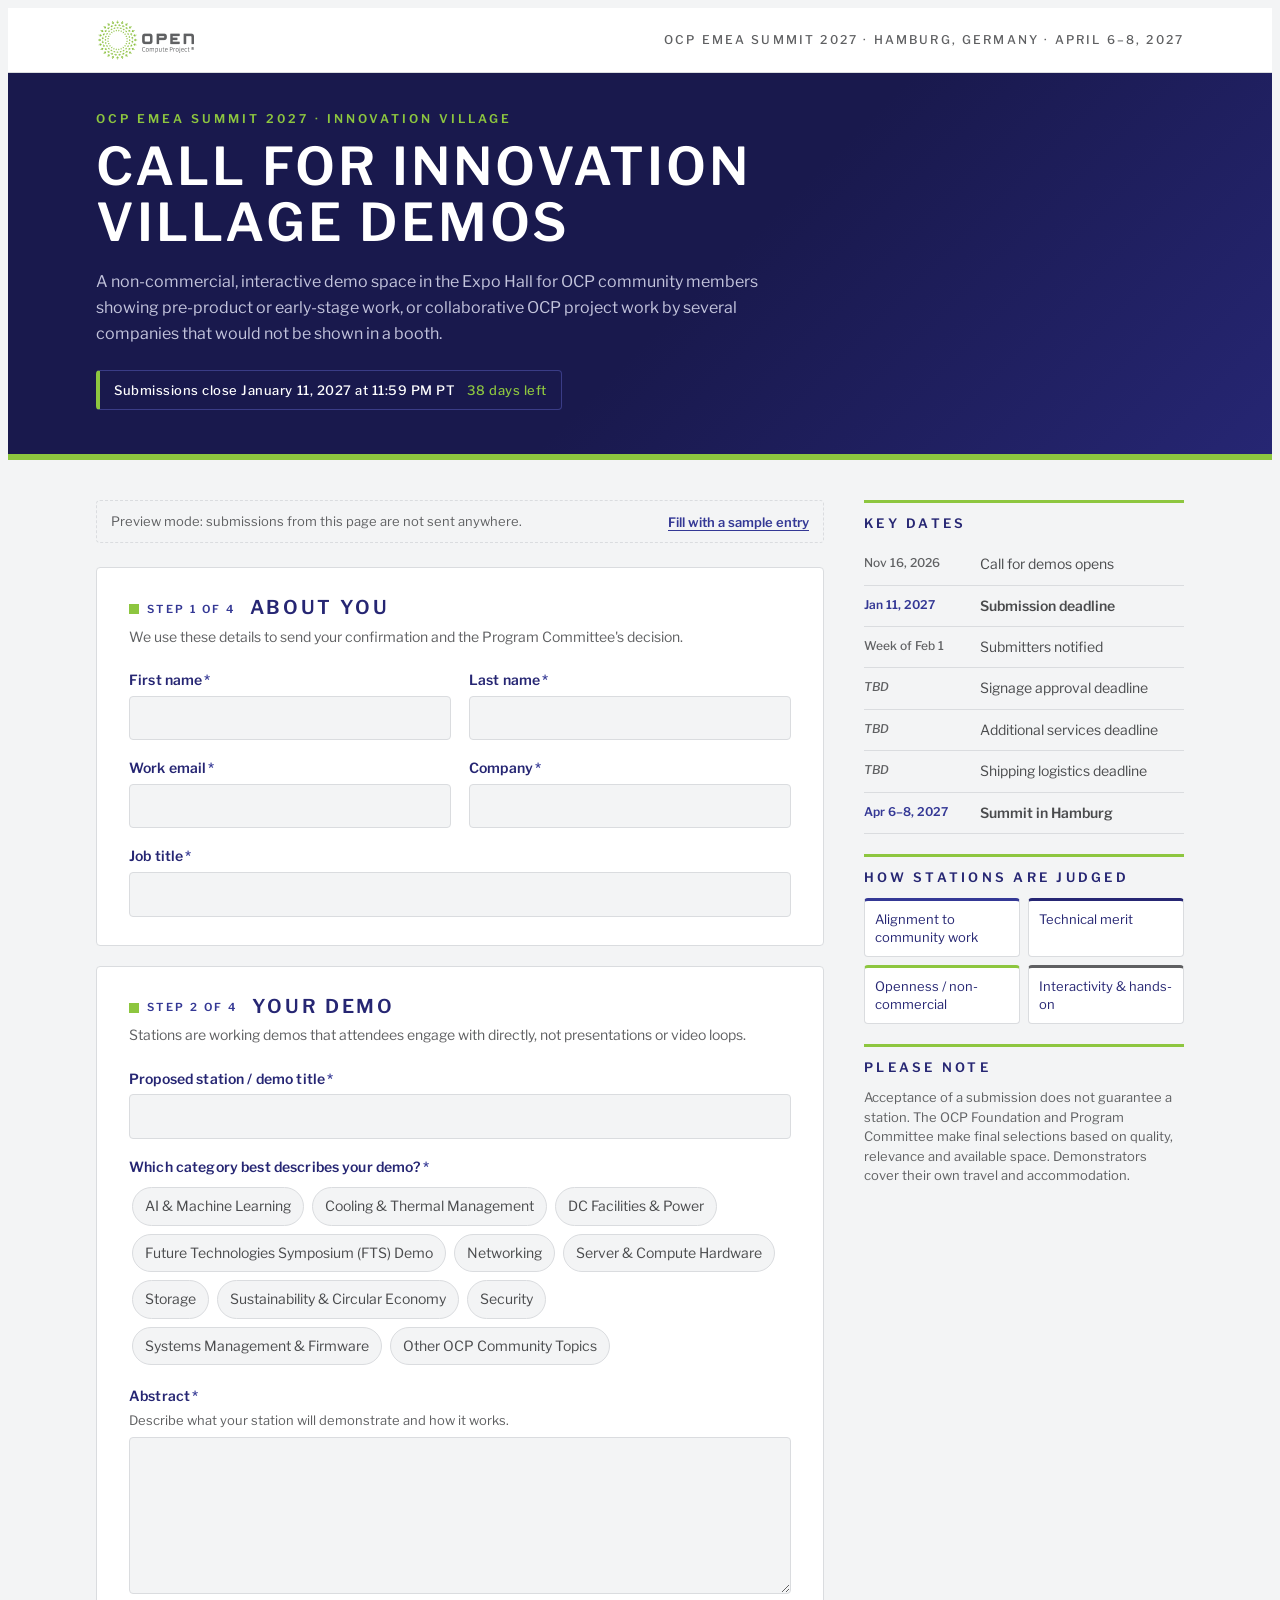
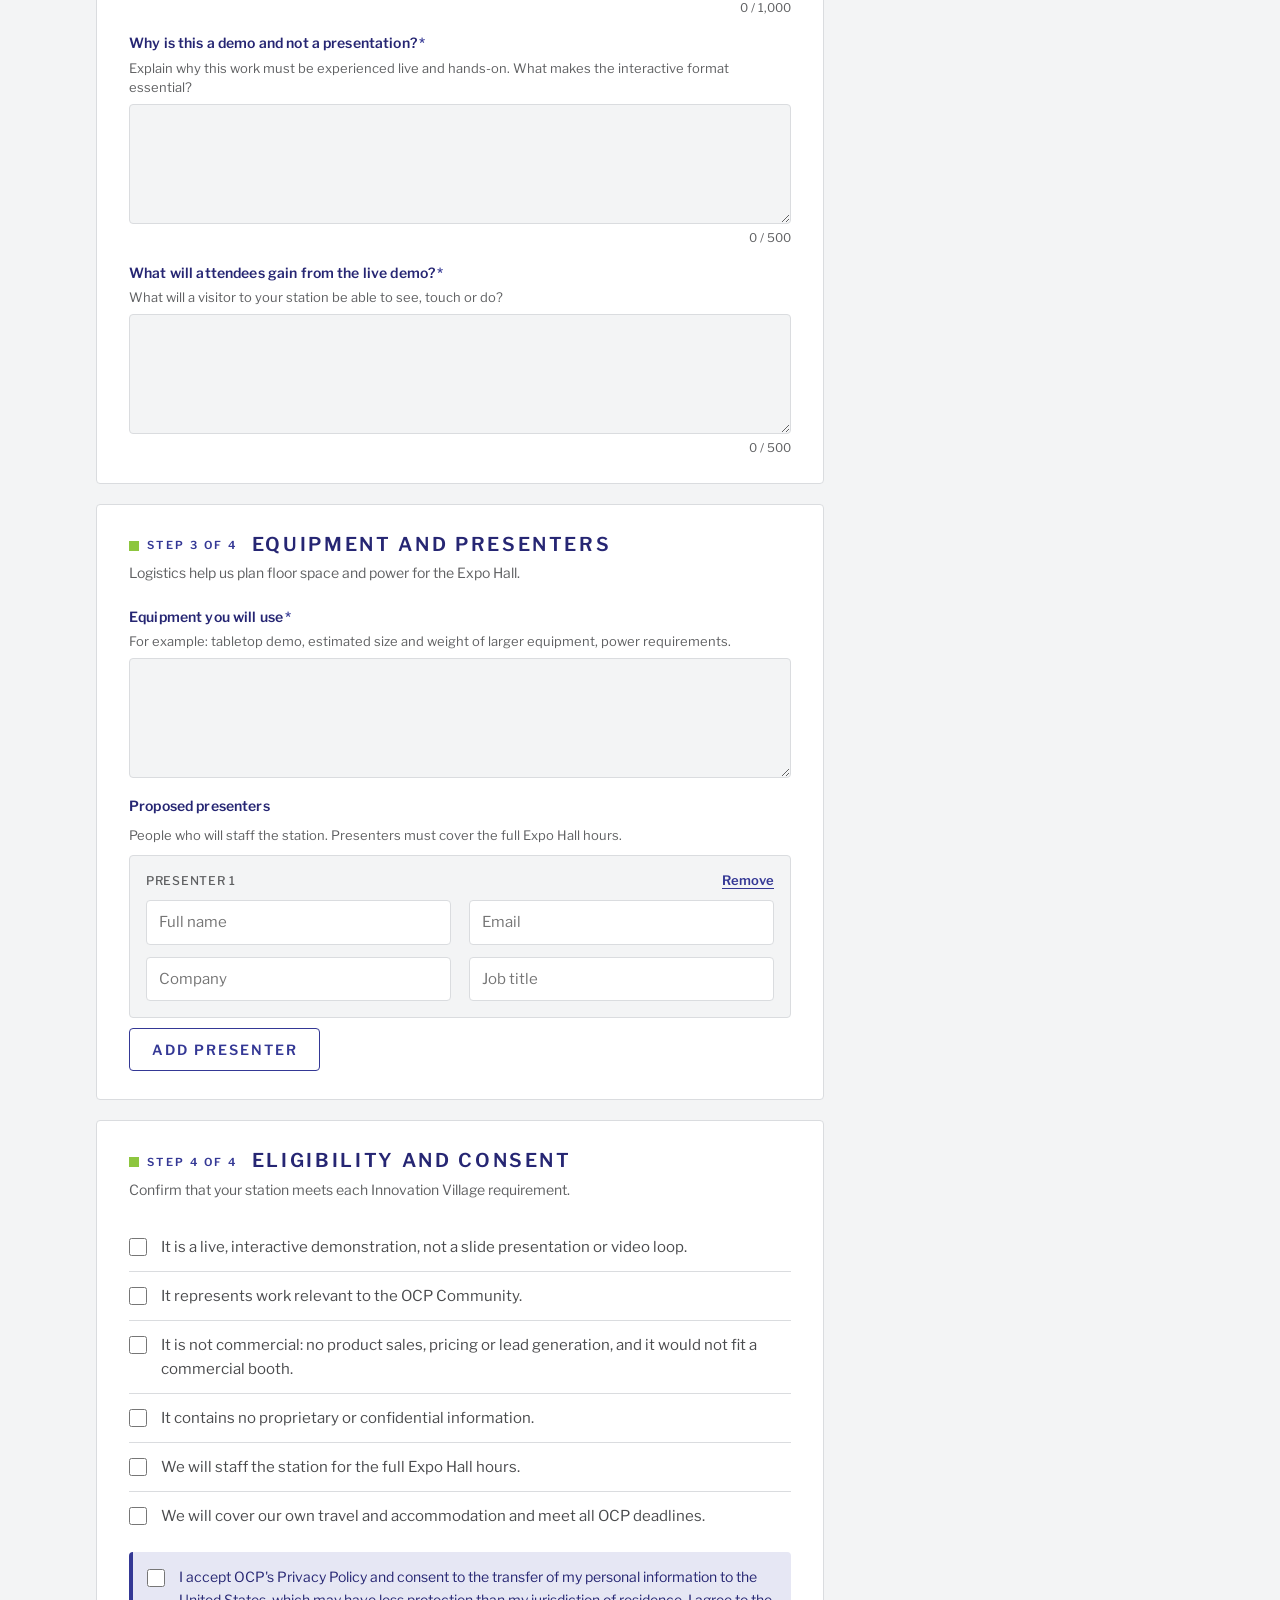
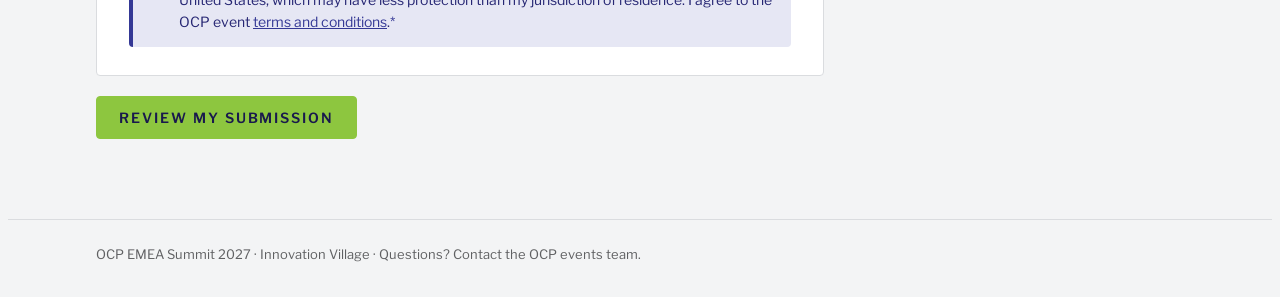
==== forms/emea-2027-iv/index.html @ 4c80da69 "Close the form at the deadline or when config.closed is true Shows a closed notice with a link to al" ====
<!doctype html>
<html lang="en">
<head>
<meta charset="utf-8">
<meta name="viewport" content="width=device-width,initial-scale=1,viewport-fit=cover">
<title>OCP EMEA 2027 Innovation Village · Call for Demos</title>
<link rel="icon" href="../../assets/ocp-logo.png">
<link rel="preconnect" href="https://fonts.googleapis.com">
<link rel="preconnect" href="https://fonts.gstatic.com" crossorigin>
<link rel="stylesheet" href="https://fonts.googleapis.com/css2?family=Libre+Franklin:wght@400;500;600;700;800&family=Open+Sans:wght@400;600&display=swap">
<link rel="stylesheet" href="../../assets/form.css">
</head>
<body>
<div class="logobar">
  <div class="wrap">
    <a href="https://www.opencompute.org" target="_blank" rel="noopener" class="logo"><img src="../../assets/ocp-logo.png" alt="Open Compute Project" width="100" height="40"></a>
    <div class="event" id="eventLine"></div>
  </div>
</div>
<header class="band">
  <div class="wrap">
    <div class="eyebrow" id="eyebrow"></div>
    <h1 id="heading"></h1>
    <p class="lede" id="lede"></p>
    <div class="deadline"><b id="deadlineText"></b><span id="countdown"></span></div>
  </div>
</header>

<main class="wrap grid">
  <div>
    <div class="preview" id="previewBar">
      <span>Preview mode: submissions from this page are not sent anywhere.</span>
      <button type="button" class="linkbtn" id="sampleBtn">Fill with a sample entry</button>
    </div>

    <form id="form" novalidate>
      <input class="hp" type="text" id="website" name="website" tabindex="-1" autocomplete="off" aria-hidden="true">

      <section class="step">
        <div class="stephead"><span class="stepno">STEP 1 OF 4</span><h2>About you</h2></div>
        <p class="stepnote">We use these details to send your confirmation and the Program Committee's decision.</p>
        <div class="fields">
          <div class="two">
            <label class="f" data-req><span class="lbl">First name<span class="req">*</span></span><input type="text" id="firstName" autocomplete="given-name"><span class="err">Enter your first name.</span></label>
            <label class="f" data-req><span class="lbl">Last name<span class="req">*</span></span><input type="text" id="lastName" autocomplete="family-name"><span class="err">Enter your last name.</span></label>
          </div>
          <div class="two">
            <label class="f" data-req data-email><span class="lbl">Work email<span class="req">*</span></span><input type="email" id="email" autocomplete="email"><span class="err">Enter a valid email address, like name@company.com.</span></label>
            <label class="f" data-req><span class="lbl">Company<span class="req">*</span></span><input type="text" id="company" autocomplete="organization"><span class="err">Enter your company or organization.</span></label>
          </div>
          <label class="f" data-req><span class="lbl">Job title<span class="req">*</span></span><input type="text" id="jobTitle" autocomplete="organization-title"><span class="err">Enter your job title.</span></label>
        </div>
      </section>

      <section class="step">
        <div class="stephead"><span class="stepno">STEP 2 OF 4</span><h2>Your demo</h2></div>
        <p class="stepnote">Stations are working demos that attendees engage with directly, not presentations or video loops.</p>
        <div class="fields">
          <label class="f" data-req><span class="lbl">Proposed station / demo title<span class="req">*</span></span><input type="text" id="title"><span class="err">Give your demo a title.</span></label>
          <div class="f" data-req data-radio="category" role="group" aria-labelledby="catLbl" style="display:grid;gap:8px">
            <span class="lbl" id="catLbl">Which category best describes your demo?<span class="req">*</span></span>
            <div class="chips" id="categories"></div>
            <span class="err">Choose one category.</span>
          </div>
          <label class="f" data-req data-max="1000"><span class="lbl">Abstract<span class="req">*</span></span><span class="hint">Describe what your station will demonstrate and how it works.</span><textarea id="abstract" rows="6"></textarea><span class="counter"></span><span class="err">Write an abstract of up to 1,000 characters.</span></label>
          <label class="f" data-req data-max="500"><span class="lbl">Why is this a demo and not a presentation?<span class="req">*</span></span><span class="hint">Explain why this work must be experienced live and hands-on. What makes the interactive format essential?</span><textarea id="whyDemo" rows="4"></textarea><span class="counter"></span><span class="err">Answer in up to 500 characters.</span></label>
          <label class="f" data-req data-max="500"><span class="lbl">What will attendees gain from the live demo?<span class="req">*</span></span><span class="hint">What will a visitor to your station be able to see, touch or do?</span><textarea id="takeaway" rows="4"></textarea><span class="counter"></span><span class="err">Answer in up to 500 characters.</span></label>
        </div>
      </section>

      <section class="step">
        <div class="stephead"><span class="stepno">STEP 3 OF 4</span><h2>Equipment and presenters</h2></div>
        <p class="stepnote">Logistics help us plan floor space and power for the Expo Hall.</p>
        <div class="fields">
          <label class="f" data-req><span class="lbl">Equipment you will use<span class="req">*</span></span><span class="hint">For example: tabletop demo, estimated size and weight of larger equipment, power requirements.</span><textarea id="equipment" rows="4"></textarea><span class="err">Describe the equipment for your demo.</span></label>
          <div style="display:grid;gap:10px">
            <span class="lbl">Proposed presenters</span>
            <span class="hint">People who will staff the station. Presenters must cover the full Expo Hall hours.</span>
            <div class="presenters" id="presenters"></div>
            <div><button type="button" class="btn ghost" id="addPresenter">Add presenter</button></div>
          </div>
        </div>
      </section>

      <section class="step">
        <div class="stephead"><span class="stepno">STEP 4 OF 4</span><h2>Eligibility and consent</h2></div>
        <p class="stepnote">Confirm that your station meets each Innovation Village requirement.</p>
        <div id="eligibility"></div>
        <div class="consent">
          <div class="check" id="consentRow" style="border:0;padding:0">
            <input type="checkbox" id="consent">
            <label for="consent" style="font-size:14px">I accept OCP's Privacy Policy and consent to the transfer of my personal information to the United States, which may have less protection than my jurisdiction of residence. I agree to the OCP event <a href="#" id="tcLink" target="_blank" rel="noopener">terms and conditions</a>.<span class="req" style="color:var(--accent)">*</span></label>
          </div>
        </div>
      </section>

      <div class="actions">
        <button type="submit" class="btn" id="reviewBtn">Review my submission</button>
        <span class="formerr" id="formErr" role="alert"></span>
      </div>
    </form>

    <section class="step review" id="review" hidden>
      <div class="stephead"><span class="stepno">REVIEW</span><h2>Check everything before you confirm</h2></div>
      <p class="stepnote">Your submission is not complete until you select <strong>Confirm my submission</strong>.</p>
      <dl id="reviewList"></dl>
      <div class="actions" style="margin-top:24px">
        <button type="button" class="btn" id="confirmBtn">Confirm my submission</button>
        <button type="button" class="btn ghost" id="editBtn">Edit</button>
        <span class="formerr" id="sendErr" role="alert"></span>
      </div>
    </section>

    <section class="step" id="closedNote" hidden>
      <div class="stephead"><span class="stepno">CLOSED</span><h2>Submissions for this call have closed</h2></div>
      <p class="stepnote" id="closedText"></p>
      <a class="btn ghost" href="../../" style="display:inline-block;text-decoration:none">See all calls for demos</a>
    </section>

    <section class="step done" id="done" hidden>
      <div class="tick"><svg viewBox="0 0 24 24" aria-hidden="true"><path d="M5 12.5l4.5 4.5L19 7.5" fill="none" stroke="#19194D" stroke-width="2.6" stroke-linecap="round" stroke-linejoin="round"/></svg></div>
      <h2 style="font-size:28px">Submission received</h2>
      <p>Thanks, <span id="doneName"></span>. Your reference is <span class="ref" id="doneRef"></span>. A confirmation is on its way to <strong id="doneEmail"></strong>.</p>
      <p class="hint" id="doneNotify"></p>
      <p class="demo-note" id="demoNote" hidden>Preview mode: nothing was sent. Once the page has a backend address, this step writes a row to the Summit's Google Sheet.</p>
      <div class="actions"><button type="button" class="btn ghost" id="againBtn">Start another submission</button></div>
    </section>
  </div>

  <aside class="rail">
    <div class="panel">
      <h3>Key dates</h3>
      <ol class="tl" id="timeline"></ol>
    </div>
    <div class="panel">
      <h3>How stations are judged</h3>
      <div class="score" id="scoring"></div>
    </div>
    <div class="panel">
      <h3>Please note</h3>
      <p class="hint" style="margin:0">Acceptance of a submission does not guarantee a station. The OCP Foundation and Program Committee make final selections based on quality, relevance and available space. Demonstrators cover their own travel and accommodation.</p>
    </div>
  </aside>
</main>

<footer><div class="wrap" id="footer"></div></footer>
<script src="config.js"></script>
<script src="../../assets/form.js"></script>
</body>
</html>
---- assets/form.css ----
/* Layout: dark summit band on top; form column + sticky "key dates & criteria" rail; stacks on phones.
   Brand tokens below are OCP-style placeholders: swap in official hex values and fonts. */
/* Layout: deep-indigo summit band, form column + sticky rail; stacks on phones.
   Palette from OCP Brand Guidelines v3-1, p.24: primary green + gray + white, secondary indigo trio.
   Green is used for fills and marks (low contrast as text on white); indigo carries text accents. */
:root{
  --green:#8DC63F; --gray:#5F6062; --white:#FFFFFF;
  --indigo:#343895; --indigo-2:#262673; --indigo-3:#19194D;
  --paper:#F3F4F5; --surface:var(--white); --ink:#262673; --body:#4A4B4D; --muted:var(--gray); --line:#DADCDF;
  --accent:var(--indigo); --accent-soft:#E6E7F4; --accent-ink:var(--white);
  --mark:var(--green); --mark-ink:var(--indigo-3);
  --band:var(--indigo-3); --band-2:var(--indigo-2); --band-fg:var(--white); --band-muted:#C3C4DC; --band-line:#3A3C86;
  --ok:var(--green); --warn:#B98C2E; --err:#B42318;
  --f-display:"Franklin Gothic Medium","Franklin Gothic","ITC Franklin Gothic","Libre Franklin","Arial Narrow",Arial,sans-serif;
  --f-body:"Franklin Gothic Book","ITC Franklin Gothic","Libre Franklin","Open Sans",Arial,sans-serif;
  --f-mono:"Franklin Gothic Book","Libre Franklin","Open Sans",Arial,sans-serif;
  --r:4px;
}
@media (prefers-color-scheme:dark){:root:not([data-theme="light"]){
  --paper:#0F0F2E; --surface:#16163F; --ink:#FFFFFF; --body:#DADBE6; --muted:#A6A7BE; --line:#2C2D63;
  --accent:#9DA1EC; --accent-soft:#25275E; --accent-ink:#0F0F2E;
  --mark:var(--green); --mark-ink:var(--indigo-3);
  --band:#0A0A24; --band-2:var(--indigo-3); --band-fg:#FFFFFF; --band-muted:#A6A7BE; --band-line:#2C2D63;
  --warn:#F6B71C; --err:#F2847A; color-scheme:dark}}
:root[data-theme="dark"]{
  --paper:#0F0F2E; --surface:#16163F; --ink:#FFFFFF; --body:#DADBE6; --muted:#A6A7BE; --line:#2C2D63;
  --accent:#9DA1EC; --accent-soft:#25275E; --accent-ink:#0F0F2E;
  --mark:var(--green); --mark-ink:var(--indigo-3);
  --band:#0A0A24; --band-2:var(--indigo-3); --band-fg:#FFFFFF; --band-muted:#A6A7BE; --band-line:#2C2D63;
  --warn:#F6B71C; --err:#F2847A; color-scheme:dark}

*{box-sizing:border-box}
body{background:var(--paper);color:var(--body);font:15px/1.6 var(--f-body)}
h1,h2,h3,.lbl{color:var(--ink)}
.wrap{max-width:1120px;margin:0 auto;padding-left:max(16px,env(safe-area-inset-left,0px));padding-right:max(16px,env(safe-area-inset-right,0px))}

/* summit band */
.band{background:linear-gradient(135deg,var(--band) 0%,var(--band) 55%,var(--band-2) 100%);color:var(--band-fg);border-bottom:6px solid var(--green)}
.band h1{color:var(--band-fg)}
.band .wrap{padding-block:40px 44px}
.logobar{background:#FFFFFF;border-bottom:1px solid #DADCDF}
.logobar .wrap{display:flex;align-items:center;justify-content:space-between;gap:16px;flex-wrap:wrap;padding-block:12px}
.logo{display:block;line-height:0}.logo img{height:40px;width:auto}
.logobar .event{color:#5F6062}
.event{font:500 12px/1.4 var(--f-mono);color:var(--band-muted);letter-spacing:.18em;text-transform:uppercase}
.eyebrow{font:600 12px/1 var(--f-display);letter-spacing:.25em;text-transform:uppercase;color:var(--accent)}
.band .eyebrow{color:var(--green)}
h1{font:600 clamp(30px,5.2vw,52px)/1.08 var(--f-display);letter-spacing:.06em;text-transform:uppercase;margin:14px 0 18px;text-wrap:balance}
.lede{max-width:62ch;color:var(--band-muted);margin:0;font-size:16px}
.deadline{display:inline-flex;gap:12px;align-items:baseline;flex-wrap:wrap;margin-top:24px;padding:10px 14px;border:1px solid var(--band-line);border-left:4px solid var(--green);border-radius:var(--r);font:500 13px/1.4 var(--f-mono);letter-spacing:.04em}
.deadline b{color:var(--band-fg);font-weight:500}
.deadline span{color:var(--green);font-variant-numeric:tabular-nums}

/* main grid */
.grid{display:grid;grid-template-columns:minmax(0,1fr) 320px;gap:40px;padding-block:40px 80px;align-items:start}
@media (max-width:900px){.grid{grid-template-columns:minmax(0,1fr);gap:28px}.rail{order:-1}}

.preview{display:flex;gap:12px;align-items:center;justify-content:space-between;flex-wrap:wrap;padding:10px 14px;margin-bottom:24px;border:1px dashed var(--line);border-radius:var(--r);font-size:13px;color:var(--muted)}
.linkbtn{background:none;border:0;padding:0;color:var(--accent);font:600 13px var(--f-body);cursor:pointer;text-decoration:underline;text-underline-offset:3px}

section.step{background:var(--surface);border:1px solid var(--line);border-radius:var(--r);padding:28px clamp(18px,3vw,32px);margin-bottom:20px}
.stephead{display:flex;align-items:baseline;gap:14px;margin-bottom:6px}
.stepno{display:inline-flex;align-items:center;gap:8px;font:600 11px/1 var(--f-display);color:var(--accent);letter-spacing:.22em}
.stepno::before{content:"";width:10px;height:10px;background:var(--mark)}
h2{font:600 19px/1.25 var(--f-display);letter-spacing:.14em;text-transform:uppercase;margin:0;text-wrap:balance}
.stepnote{color:var(--muted);margin:0 0 22px;font-size:14px;max-width:62ch}

.fields{display:grid;gap:18px}
.two{display:grid;grid-template-columns:1fr 1fr;gap:18px}
@media (max-width:560px){.two{grid-template-columns:1fr}}
label.f{display:grid;gap:6px;min-width:0}
.lbl{font:600 14px/1.4 var(--f-display);letter-spacing:.01em}
.lbl .req{color:var(--accent);margin-left:2px}
.hint{color:var(--muted);font-size:13px;line-height:1.5}
input[type=text],input[type=email],textarea{width:100%;font:15px/1.5 var(--f-body);color:var(--ink);background:var(--paper);border:1px solid var(--line);border-radius:var(--r);padding:10px 12px;transition:border-color .15s,box-shadow .15s}
textarea{resize:vertical;min-height:120px}
input:focus,textarea:focus{outline:none;border-color:var(--accent);box-shadow:0 0 0 3px var(--accent-soft)}
.invalid input,.invalid textarea,.invalid .chips{border-color:var(--err)}
.err{color:var(--err);font-size:13px;display:none}
.invalid .err{display:block}
.counter{justify-self:end;font:400 12px var(--f-mono);color:var(--muted);font-variant-numeric:tabular-nums}
.counter.near{color:var(--warn)} .counter.over{color:var(--err)}

/* category chips */
.chips{display:flex;flex-wrap:wrap;gap:8px;border:1px solid transparent;border-radius:var(--r);padding:2px}
.chip input{position:absolute;opacity:0;pointer-events:none}
.chip span{display:inline-block;padding:7px 12px;border:1px solid var(--line);border-radius:999px;font-size:14px;cursor:pointer;background:var(--paper);transition:background .15s,border-color .15s}
.chip:hover span{border-color:var(--accent)}
.chip input:checked+span{background:var(--accent);border-color:var(--accent);color:var(--accent-ink);box-shadow:inset 0 -3px 0 var(--mark)}
.chip input:focus-visible+span{box-shadow:0 0 0 3px var(--accent-soft)}

/* presenters */
.presenter{border:1px solid var(--line);border-radius:var(--r);padding:16px;display:grid;gap:12px;background:var(--paper)}
.presenter .ph{display:flex;justify-content:space-between;align-items:center;font:500 12px var(--f-mono);color:var(--muted);letter-spacing:.06em;text-transform:uppercase}
.presenter input{background:var(--surface)}
.presenters{display:grid;gap:12px}

/* checks */
.check{display:grid;grid-template-columns:20px 1fr;gap:12px;align-items:start;padding:12px 0;border-top:1px solid var(--line)}
.check:first-child{border-top:0}
.check input{width:18px;height:18px;margin:3px 0 0;accent-color:var(--accent)}
.check.invalid{color:var(--err)}
.consent{margin-top:12px;padding:14px;background:var(--accent-soft);border-left:4px solid var(--accent);border-radius:var(--r);color:var(--ink)}
.consent a{color:var(--accent)}

/* buttons */
.actions{display:flex;gap:12px;flex-wrap:wrap;align-items:center;margin-top:8px}
.btn{font:600 14px var(--f-display);letter-spacing:.14em;text-transform:uppercase;padding:12px 22px;border-radius:var(--r);border:1px solid var(--mark);background:var(--mark);color:var(--mark-ink);cursor:pointer}
.btn:hover{filter:brightness(1.07)}
.btn.ghost{background:transparent;color:var(--accent);border-color:var(--accent)}
.btn:focus-visible,.linkbtn:focus-visible{outline:2px solid var(--accent);outline-offset:3px}
.btn[disabled]{opacity:.6;cursor:wait}
.formerr{color:var(--err);font-size:14px}

/* rail */
.rail{position:sticky;top:calc(env(safe-area-inset-top,0px) + 20px);display:grid;gap:20px}
@media (max-width:900px){.rail{position:static}}
.panel{border-top:3px solid var(--mark);padding-top:14px}
.panel h3{font:600 13px/1 var(--f-display);letter-spacing:.25em;text-transform:uppercase;margin:0 0 14px}
.tl{list-style:none;margin:0;padding:0;display:grid}
.tl li{display:grid;grid-template-columns:104px 1fr;gap:12px;padding:9px 0;border-bottom:1px solid var(--line);font-size:14px}
.tl time{font:500 12px/1.6 var(--f-mono);color:var(--muted);font-variant-numeric:tabular-nums}
.tl li.key time{color:var(--accent);font-weight:600} .tl li.key div{font-weight:600}
.tl .tbd time{font-style:italic}
.crit{margin:0;padding-left:18px;font-size:14px;display:grid;gap:6px;color:var(--muted)}
.crit li::marker{color:var(--accent)}
.score{display:grid;grid-template-columns:1fr 1fr;gap:8px}
.score div{border:1px solid var(--line);border-top:3px solid var(--accent);border-radius:var(--r);padding:10px;font-size:13px;line-height:1.35;background:var(--surface);color:var(--ink)}
.score div:nth-child(2){border-top-color:var(--indigo-2)}.score div:nth-child(3){border-top-color:var(--mark)}.score div:nth-child(4){border-top-color:var(--gray)}

/* review + done */
.review dl{display:grid;grid-template-columns:180px minmax(0,1fr);gap:0;margin:0}
.review dt,.review dd{padding:12px 0;border-top:1px solid var(--line);margin:0}
.review dt{font:600 11px/1.6 var(--f-display);color:var(--accent);text-transform:uppercase;letter-spacing:.18em;padding-right:16px}
.review dd{white-space:pre-wrap;overflow-wrap:anywhere}
@media (max-width:560px){.review dl{grid-template-columns:1fr}.review dd{border-top:0;padding-top:0}}
.done{text-align:left}
.done .tick{width:48px;height:48px;border-radius:50%;background:var(--mark);display:grid;place-items:center;margin-bottom:16px}
.done .tick svg{width:24px;height:24px}
.ref{font:500 14px var(--f-mono);background:var(--paper);border:1px solid var(--line);padding:4px 8px;border-radius:4px}
.demo-note{margin-top:16px;font-size:13px;color:var(--warn)}
.hp{position:absolute;left:-9999px;width:1px;height:1px;overflow:hidden}
footer{border-top:1px solid var(--line);color:var(--muted);font-size:13px}
footer .wrap{padding-block:24px}
@media (prefers-reduced-motion:reduce){*{transition:none!important}}
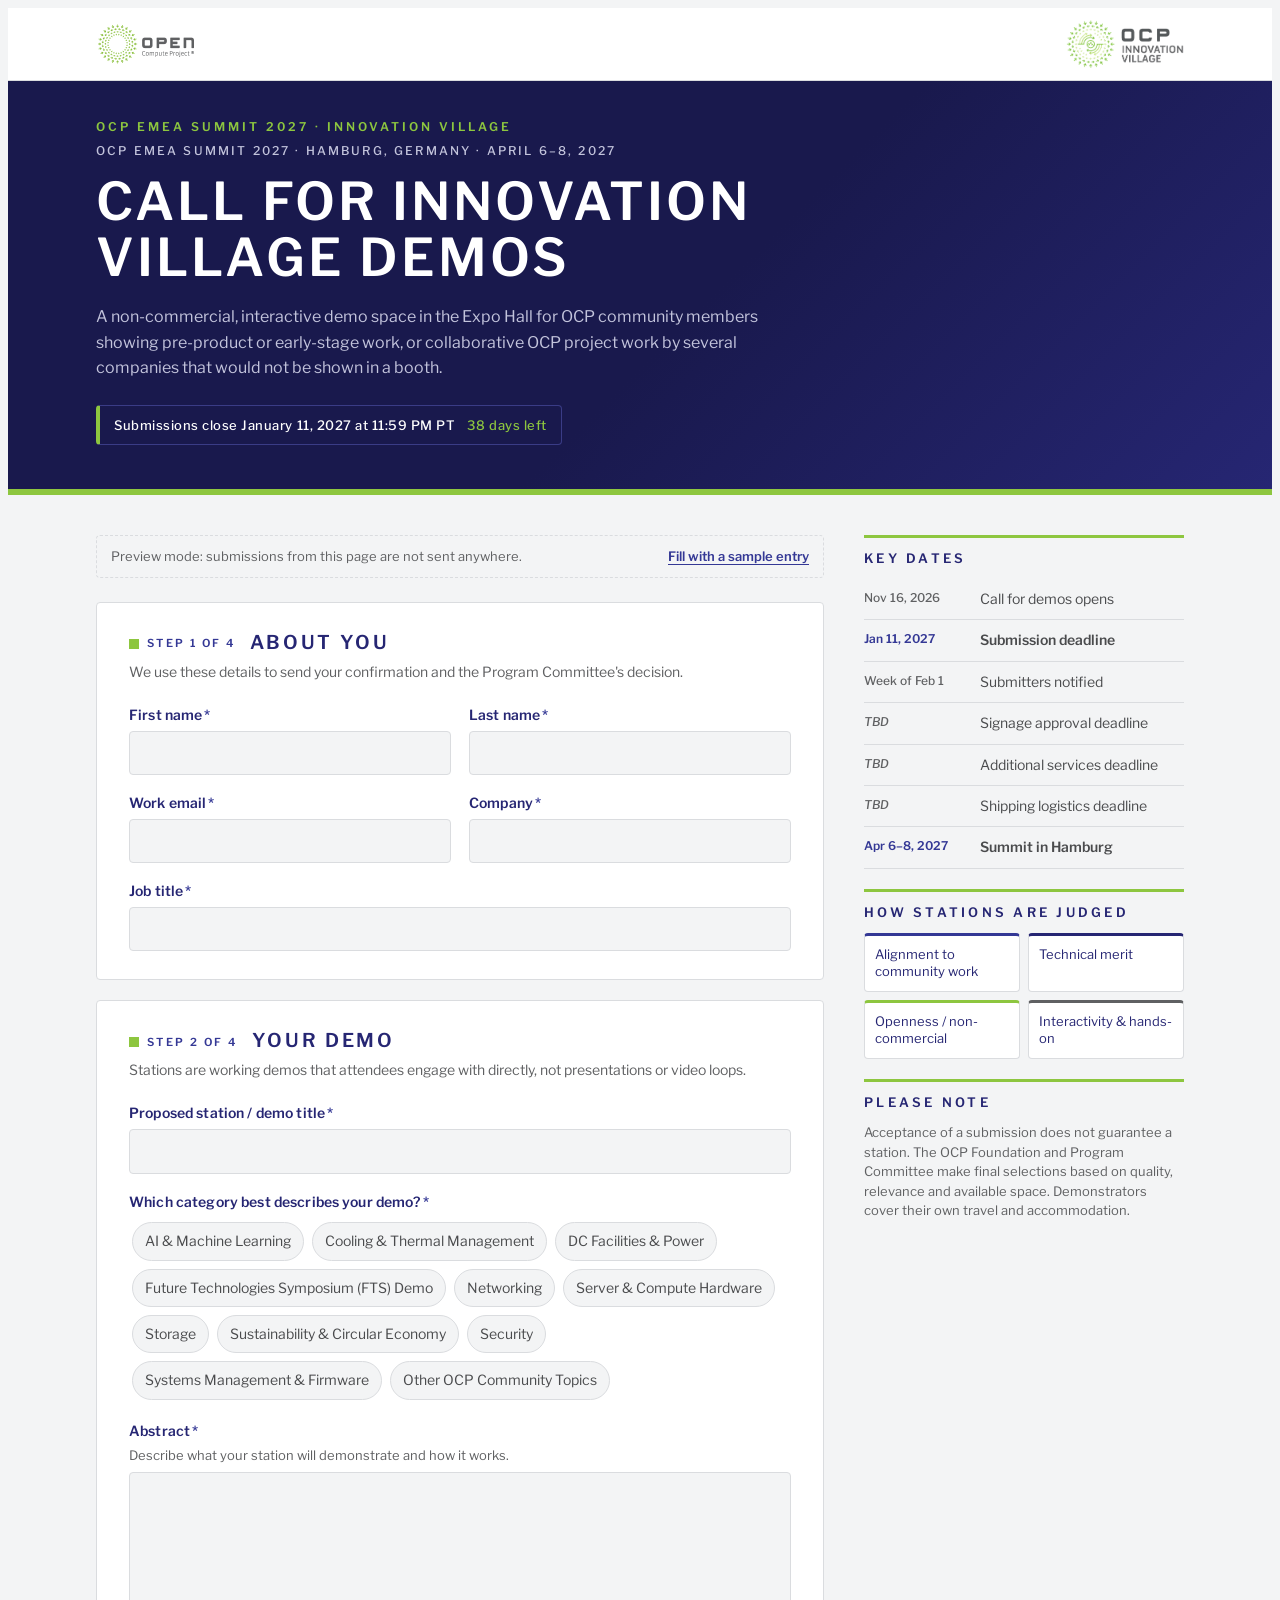
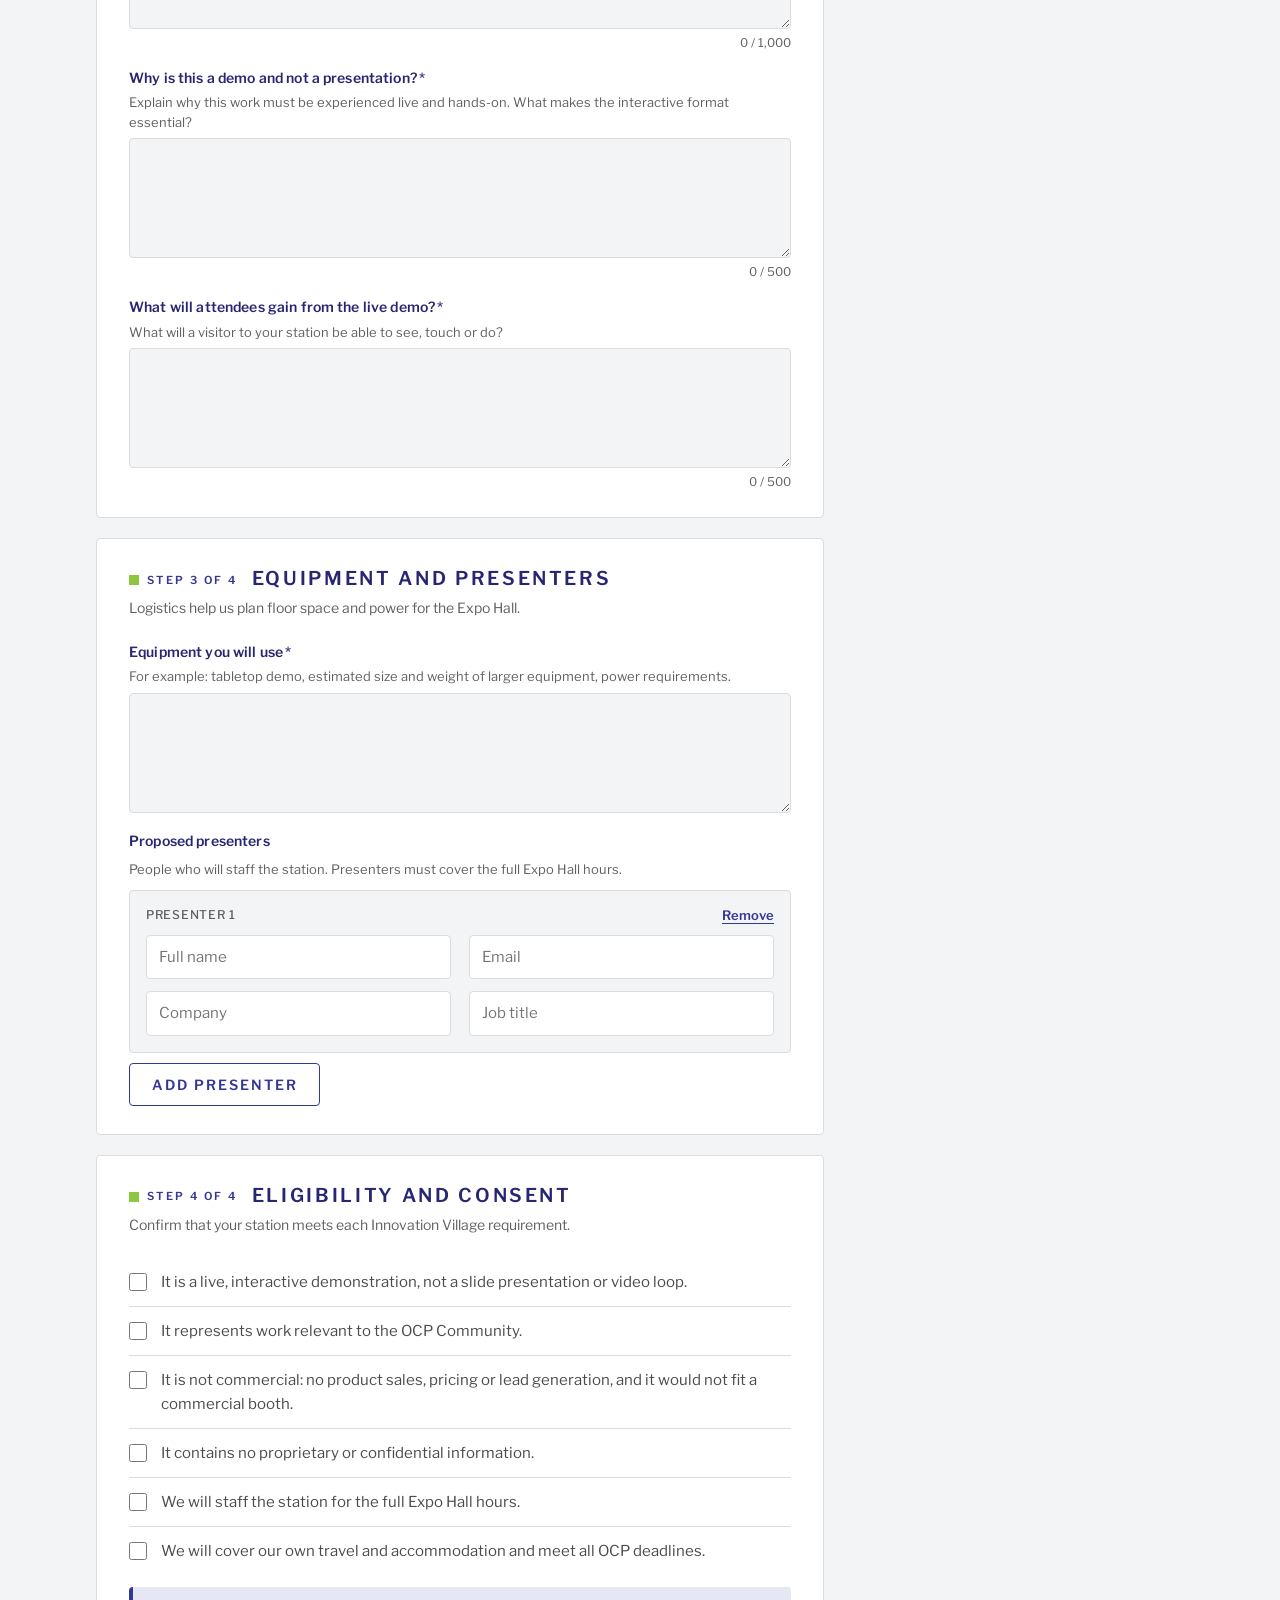
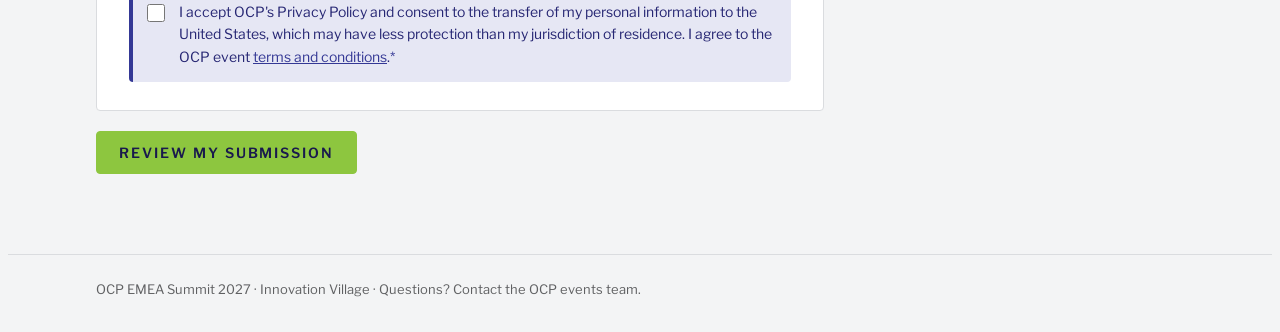
==== commit 731f4055: "Add the OCP Innovation Village logo to the white header bar Event line moves into the indigo band.  " ====
--- a/forms/emea-2027-iv/index.html
+++ b/forms/emea-2027-iv/index.html
@@ -8,18 +8,19 @@
 <link rel="preconnect" href="https://fonts.googleapis.com">
 <link rel="preconnect" href="https://fonts.gstatic.com" crossorigin>
 <link rel="stylesheet" href="https://fonts.googleapis.com/css2?family=Libre+Franklin:wght@400;500;600;700;800&family=Open+Sans:wght@400;600&display=swap">
-<link rel="stylesheet" href="../../assets/form.css">
+<link rel="stylesheet" href="../../assets/form.css?v=202611041237">
 </head>
 <body>
 <div class="logobar">
   <div class="wrap">
     <a href="https://www.opencompute.org" target="_blank" rel="noopener" class="logo"><img src="../../assets/ocp-logo.png" alt="Open Compute Project" width="100" height="40"></a>
-    <div class="event" id="eventLine"></div>
+    <a href="../../" class="logo iv"><img src="../../assets/iv-logo.png" alt="OCP Innovation Village" width="118" height="48"></a>
   </div>
 </div>
 <header class="band">
   <div class="wrap">
     <div class="eyebrow" id="eyebrow"></div>
+    <div class="event" id="eventLine"></div>
     <h1 id="heading"></h1>
     <p class="lede" id="lede"></p>
     <div class="deadline"><b id="deadlineText"></b><span id="countdown"></span></div>
@@ -28,7 +29,7 @@
 
 <main class="wrap grid">
   <div>
-    <div class="preview" id="previewBar">
+    <div class="preview" id="previewBar" hidden>
       <span>Preview mode: submissions from this page are not sent anywhere.</span>
       <button type="button" class="linkbtn" id="sampleBtn">Fill with a sample entry</button>
     </div>
@@ -144,7 +145,7 @@
 </main>
 
 <footer><div class="wrap" id="footer"></div></footer>
-<script src="config.js"></script>
-<script src="../../assets/form.js"></script>
+<script src="config.js?v=202611041237"></script>
+<script src="../../assets/form.js?v=202611041237"></script>
 </body>
 </html>
--- a/assets/form.css
+++ b/assets/form.css
@@ -41,7 +41,8 @@
 .logobar{background:#FFFFFF;border-bottom:1px solid #DADCDF}
 .logobar .wrap{display:flex;align-items:center;justify-content:space-between;gap:16px;flex-wrap:wrap;padding-block:12px}
 .logo{display:block;line-height:0}.logo img{height:40px;width:auto}
-.logobar .event{color:#5F6062}
+.logo.iv img{height:48px}
+.band .event{margin-top:10px}
 .event{font:500 12px/1.4 var(--f-mono);color:var(--band-muted);letter-spacing:.18em;text-transform:uppercase}
 .eyebrow{font:600 12px/1 var(--f-display);letter-spacing:.25em;text-transform:uppercase;color:var(--accent)}
 .band .eyebrow{color:var(--green)}
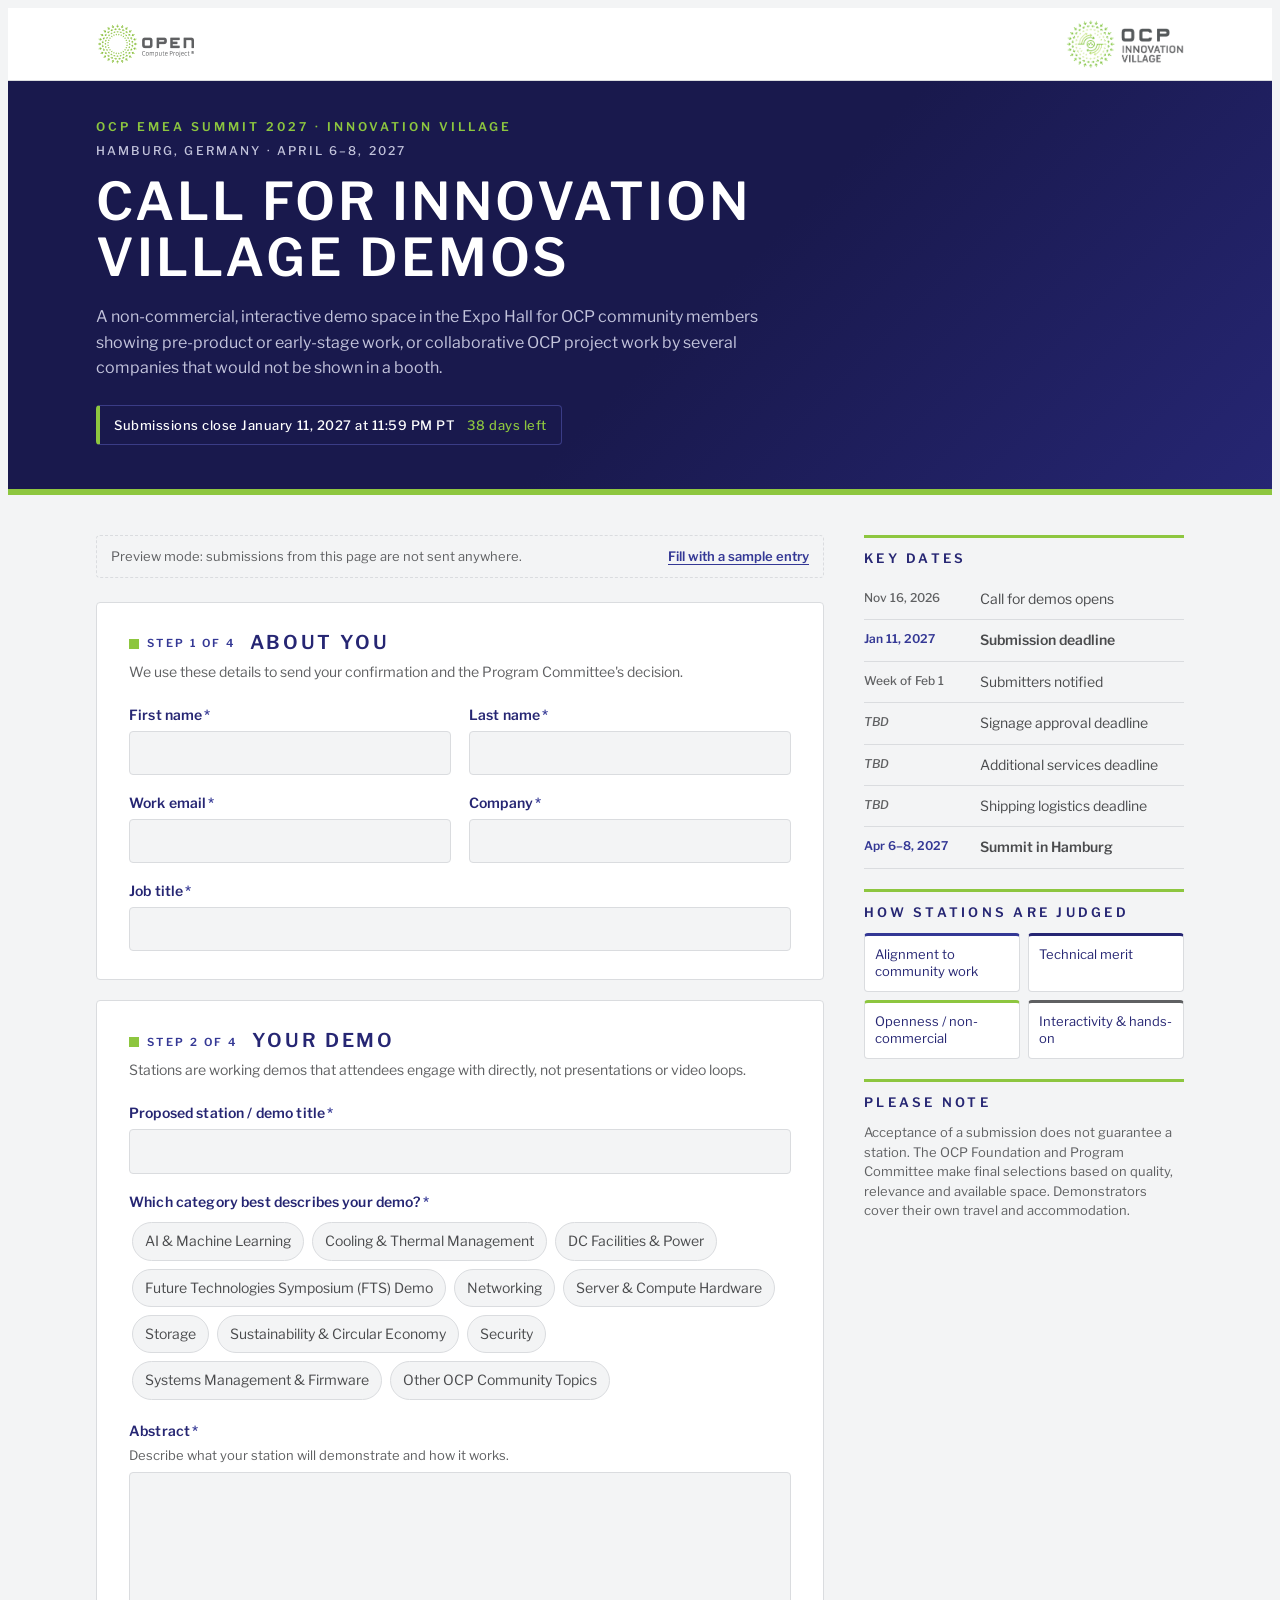
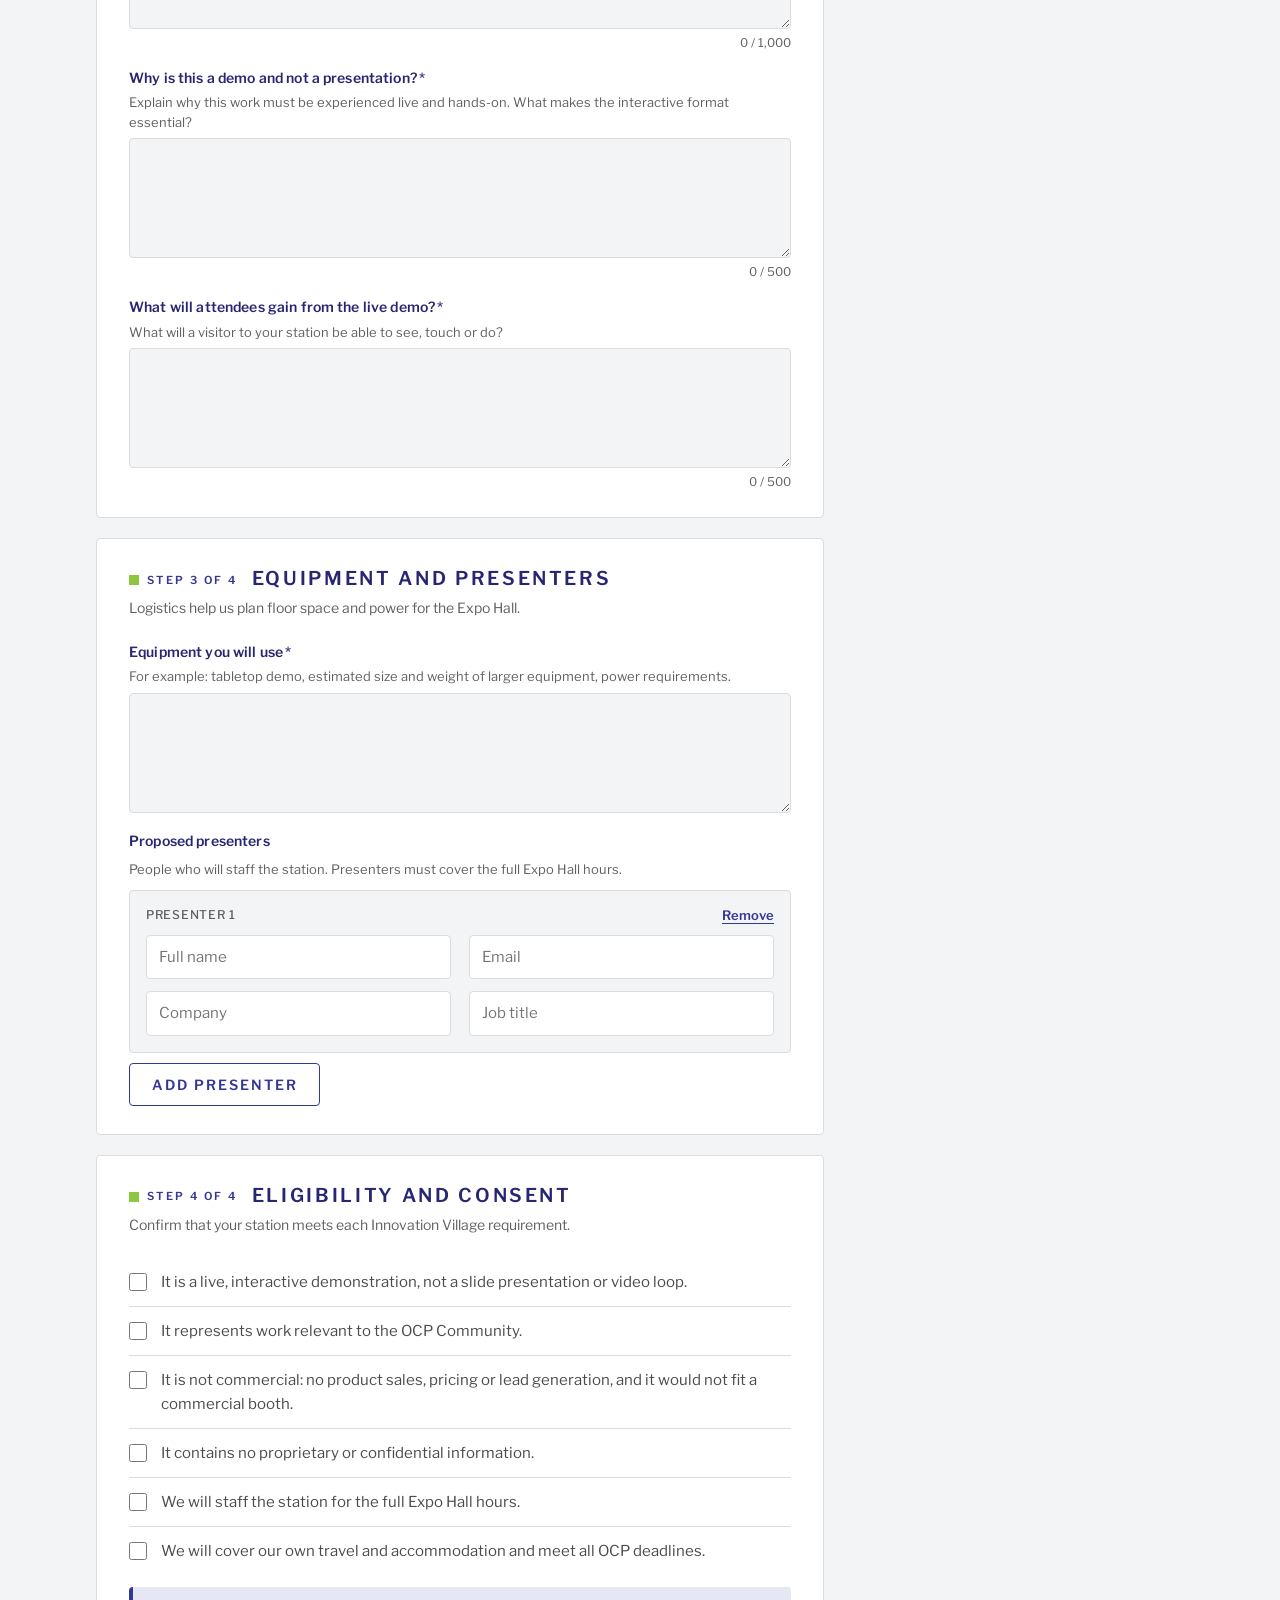
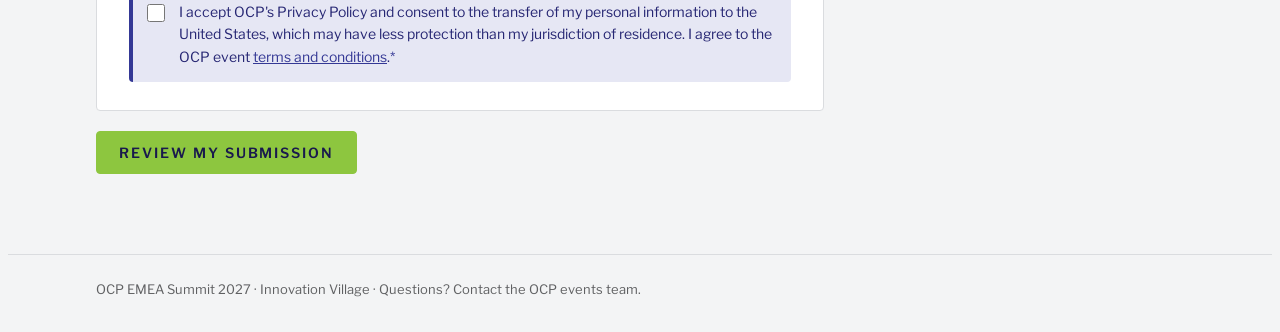
==== commit e7782a1e: "Event line shows location and dates only (eyebrow already names the Summit) Co-Authored-By: Claude O" ====
--- a/forms/emea-2027-iv/index.html
+++ b/forms/emea-2027-iv/index.html
@@ -8,7 +8,7 @@
 <link rel="preconnect" href="https://fonts.googleapis.com">
 <link rel="preconnect" href="https://fonts.gstatic.com" crossorigin>
 <link rel="stylesheet" href="https://fonts.googleapis.com/css2?family=Libre+Franklin:wght@400;500;600;700;800&family=Open+Sans:wght@400;600&display=swap">
-<link rel="stylesheet" href="../../assets/form.css?v=202611041237">
+<link rel="stylesheet" href="../../assets/form.css?v=2026110412371">
 </head>
 <body>
 <div class="logobar">
@@ -145,7 +145,7 @@
 </main>
 
 <footer><div class="wrap" id="footer"></div></footer>
-<script src="config.js?v=202611041237"></script>
-<script src="../../assets/form.js?v=202611041237"></script>
+<script src="config.js?v=2026110412371"></script>
+<script src="../../assets/form.js?v=2026110412371"></script>
 </body>
 </html>
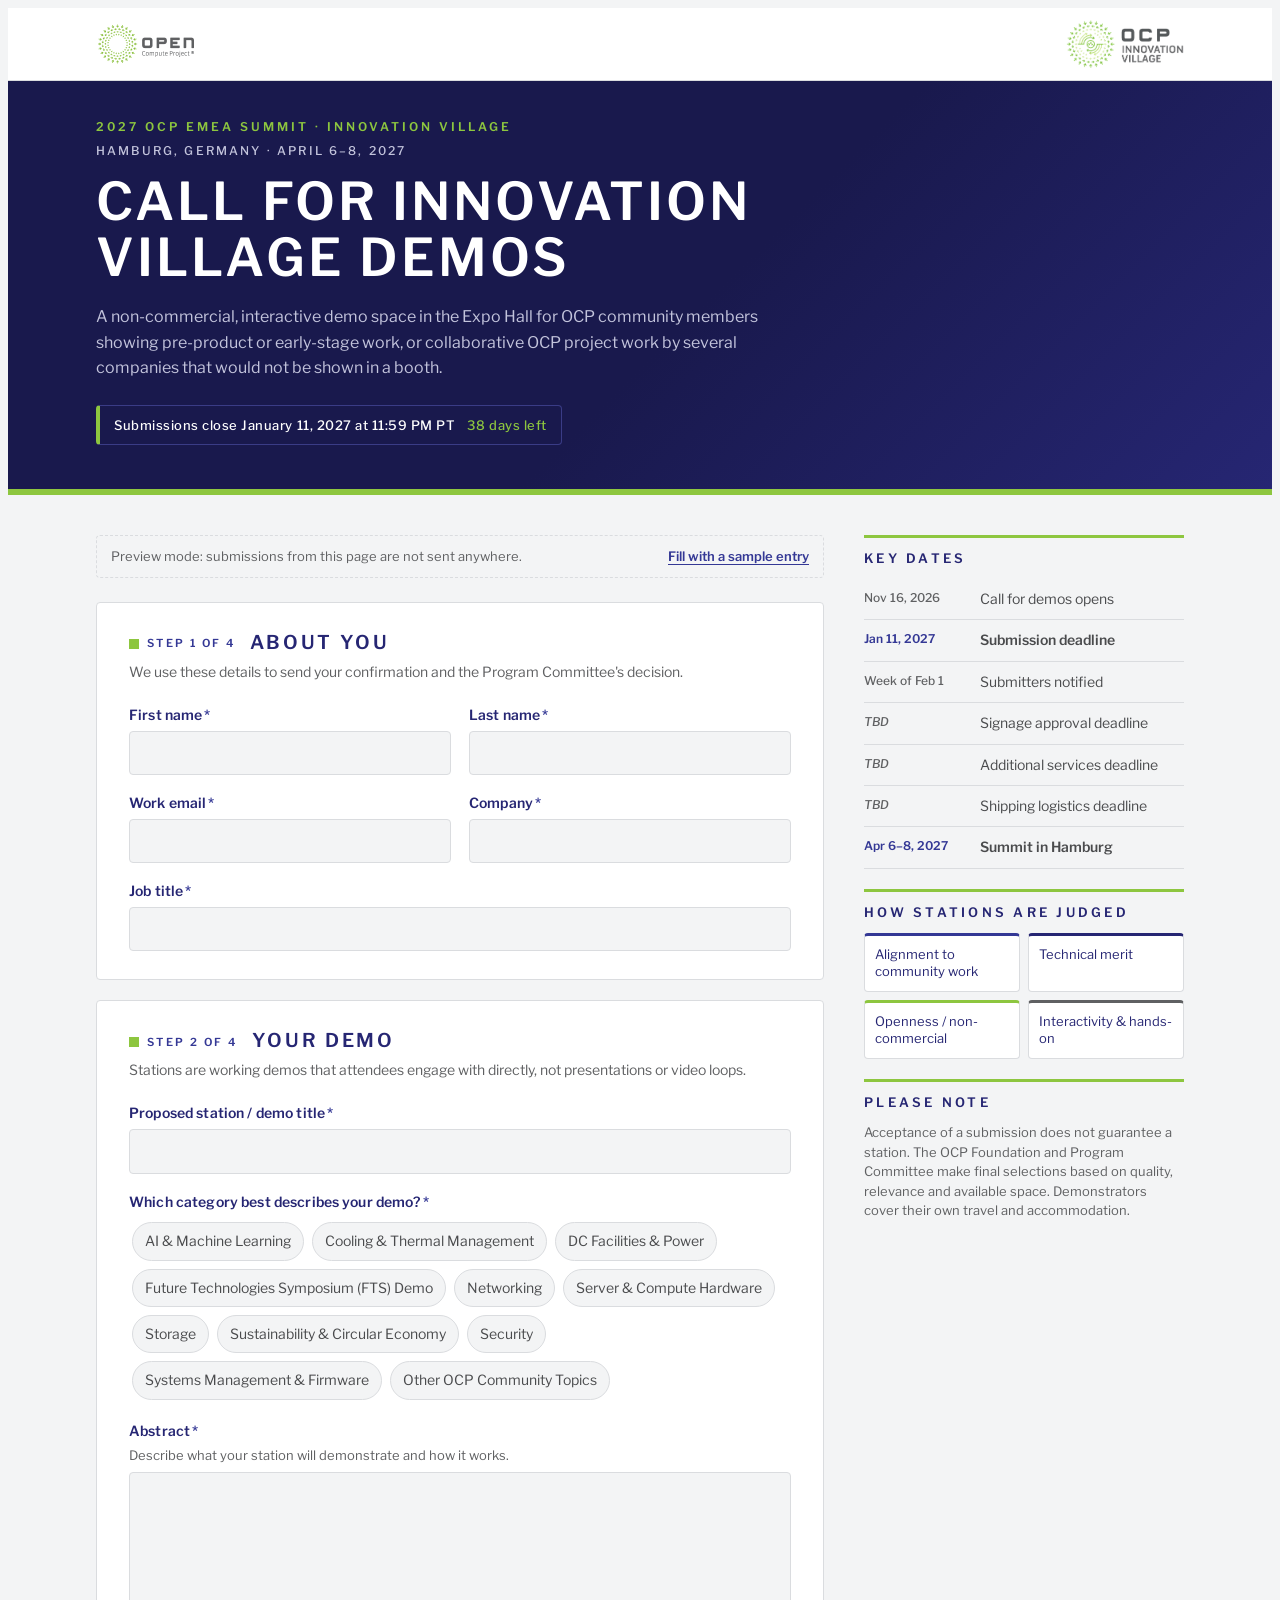
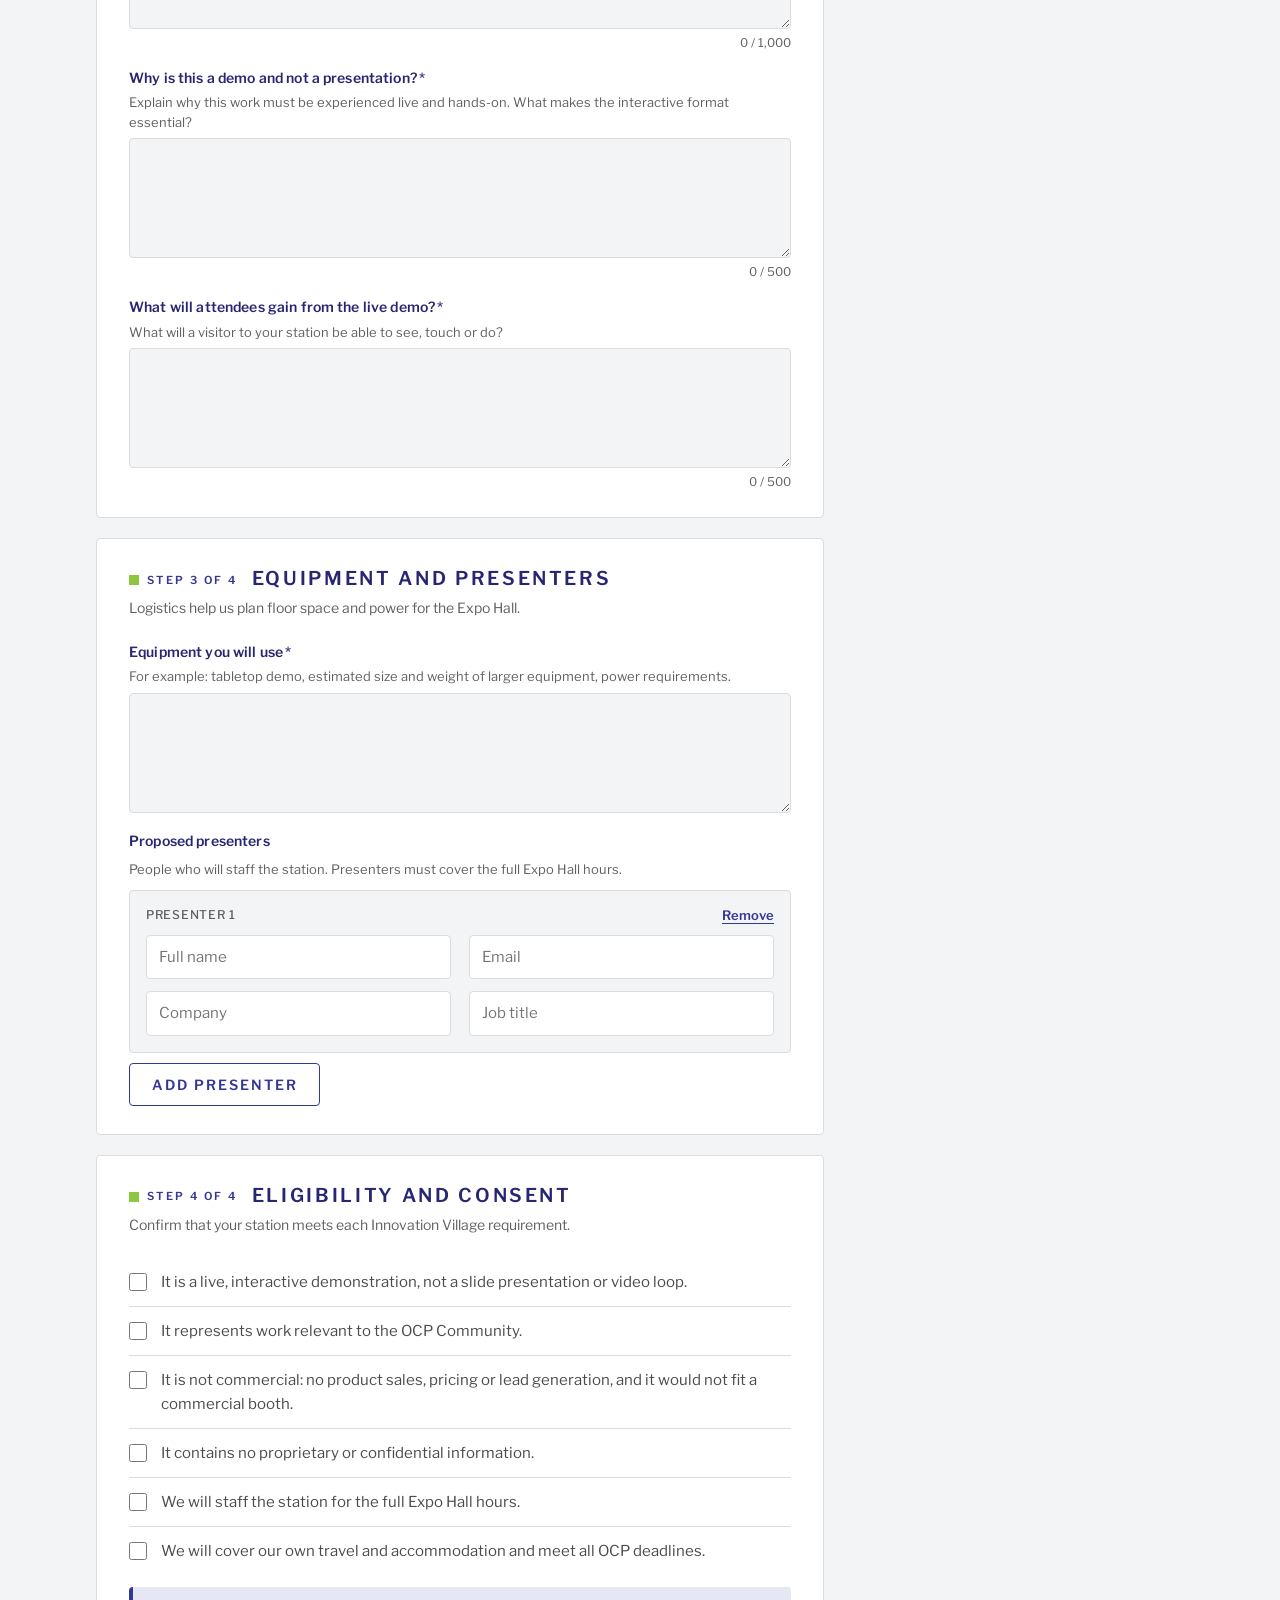
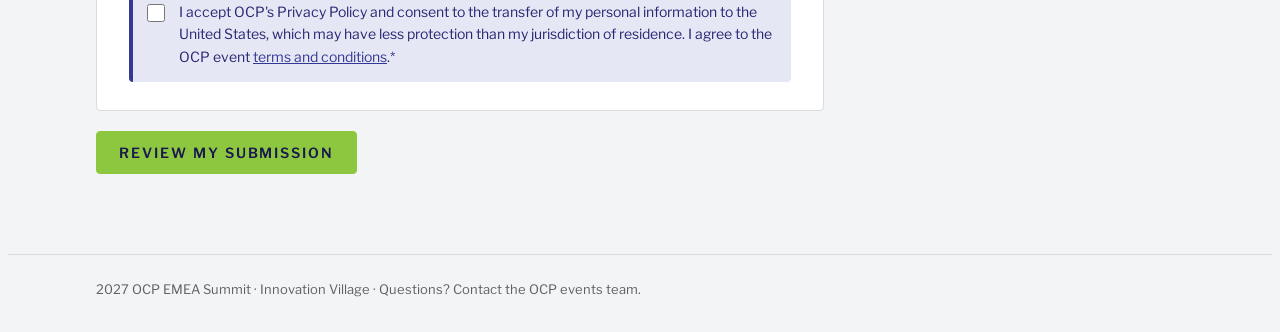
==== commit 4b1bafe2: "Use year-first Summit names (2027 OCP EMEA Summit), per OCP events convention Co-Authored-By: Claude" ====
--- a/forms/emea-2027-iv/index.html
+++ b/forms/emea-2027-iv/index.html
@@ -3,12 +3,12 @@
 <head>
 <meta charset="utf-8">
 <meta name="viewport" content="width=device-width,initial-scale=1,viewport-fit=cover">
-<title>OCP EMEA 2027 Innovation Village · Call for Demos</title>
+<title>2027 OCP EMEA Summit · Innovation Village Call for Demos</title>
 <link rel="icon" href="../../assets/ocp-logo.png">
 <link rel="preconnect" href="https://fonts.googleapis.com">
 <link rel="preconnect" href="https://fonts.gstatic.com" crossorigin>
 <link rel="stylesheet" href="https://fonts.googleapis.com/css2?family=Libre+Franklin:wght@400;500;600;700;800&family=Open+Sans:wght@400;600&display=swap">
-<link rel="stylesheet" href="../../assets/form.css?v=2026110412371">
+<link rel="stylesheet" href="../../assets/form.css?v=2026110412412">
 </head>
 <body>
 <div class="logobar">
@@ -145,7 +145,7 @@
 </main>
 
 <footer><div class="wrap" id="footer"></div></footer>
-<script src="config.js?v=2026110412371"></script>
-<script src="../../assets/form.js?v=2026110412371"></script>
+<script src="config.js?v=2026110412412"></script>
+<script src="../../assets/form.js?v=2026110412412"></script>
 </body>
 </html>
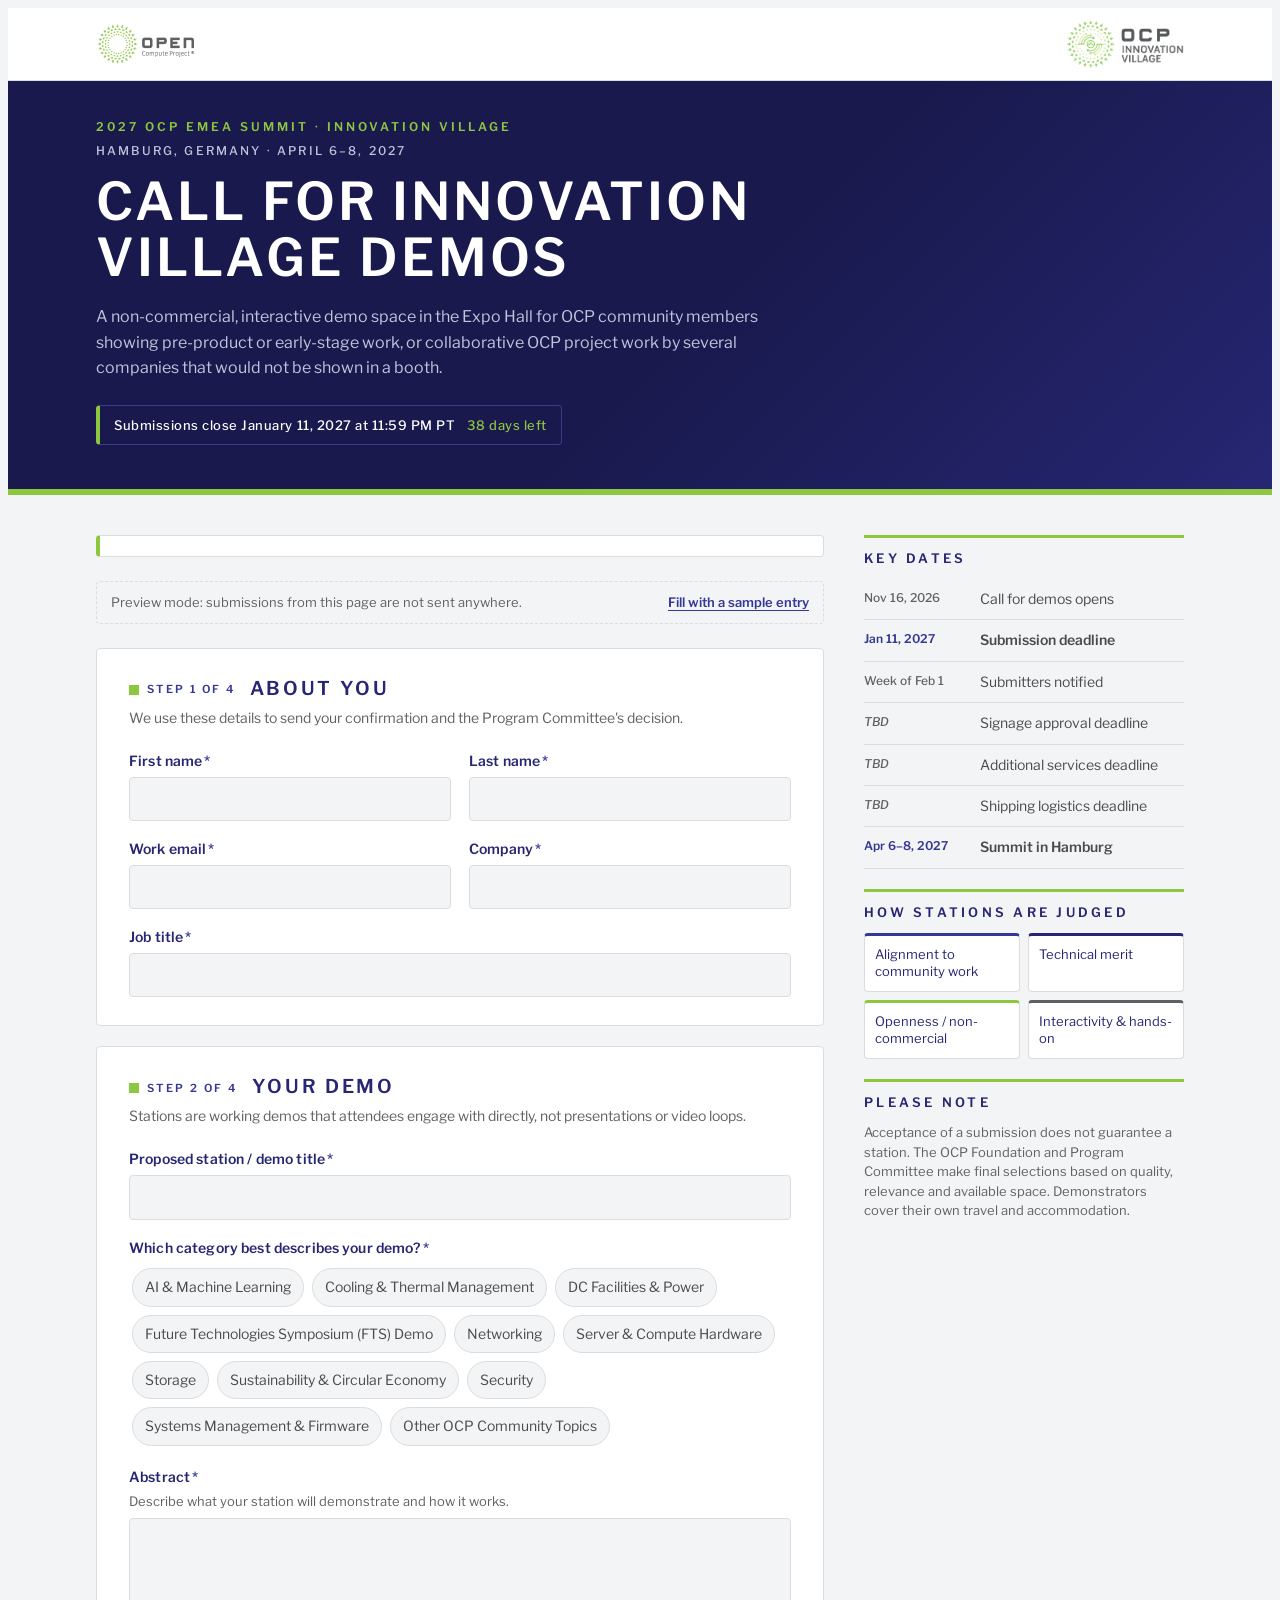
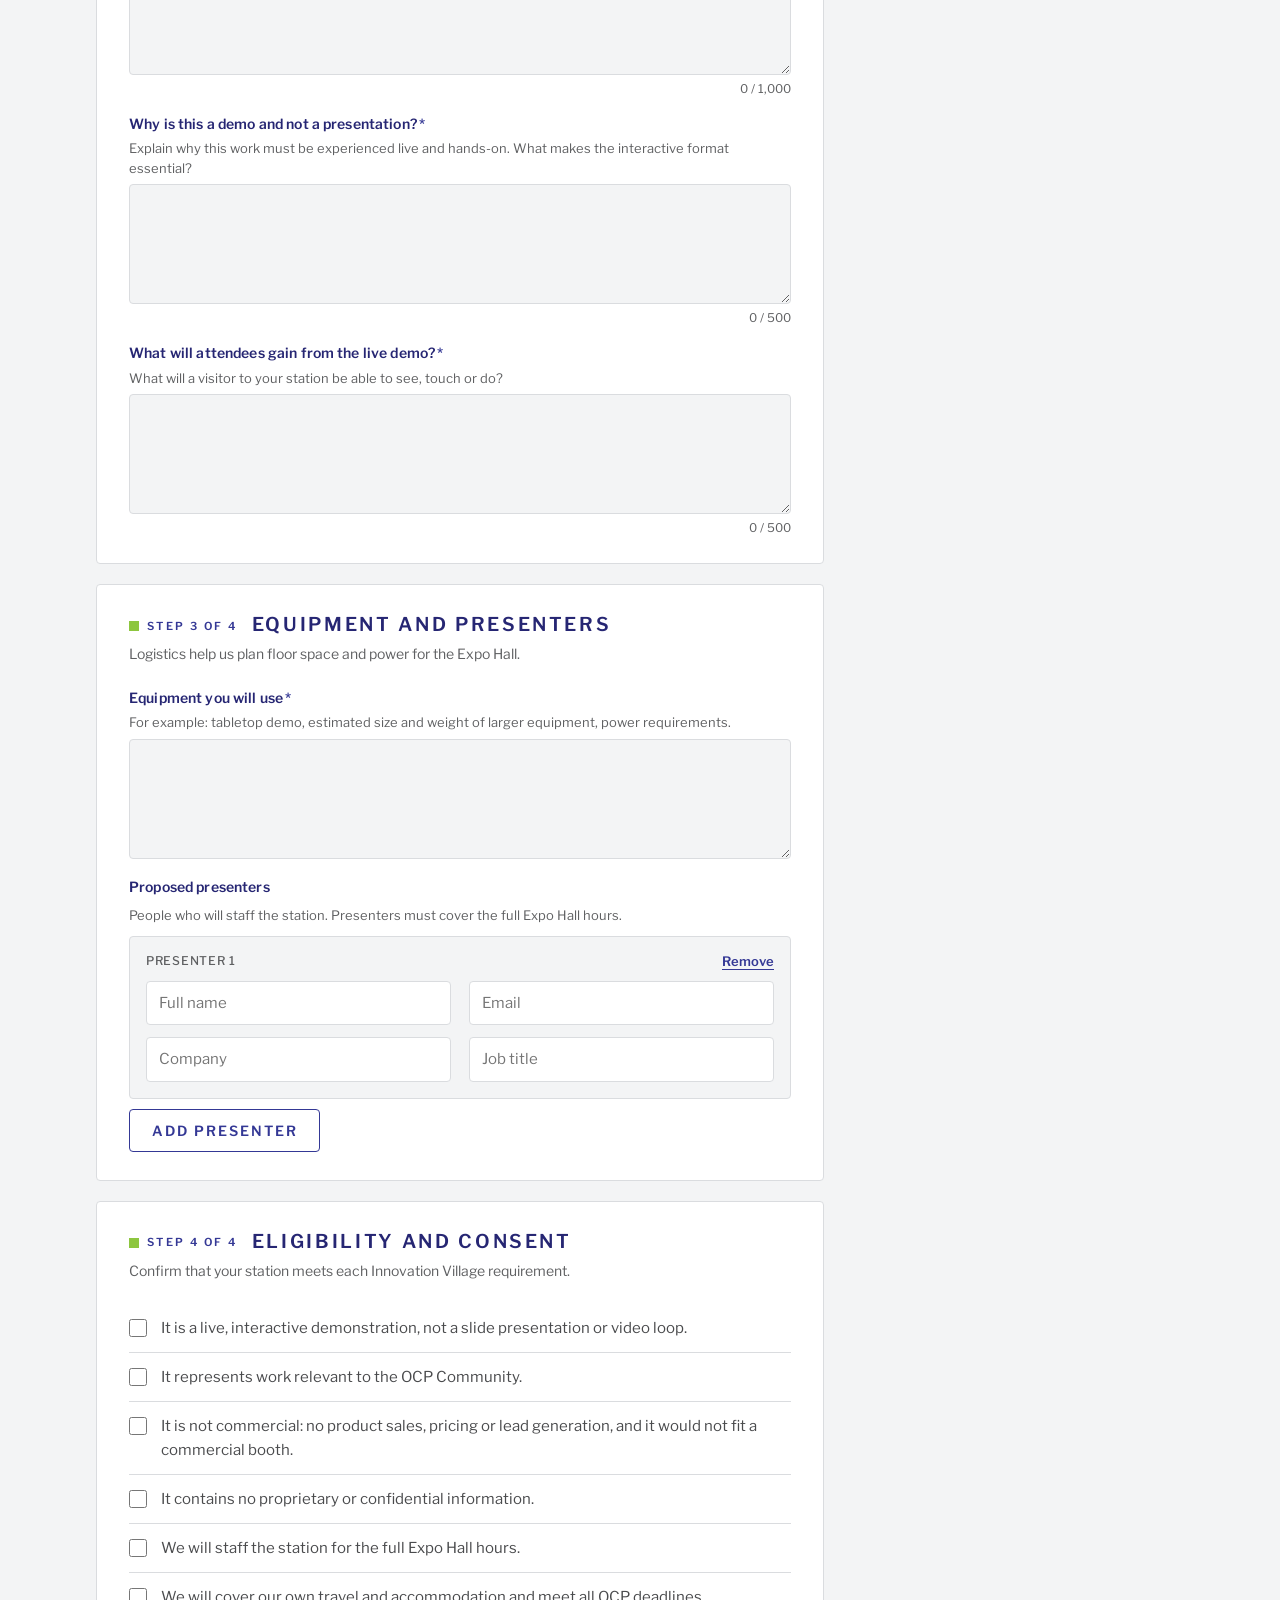
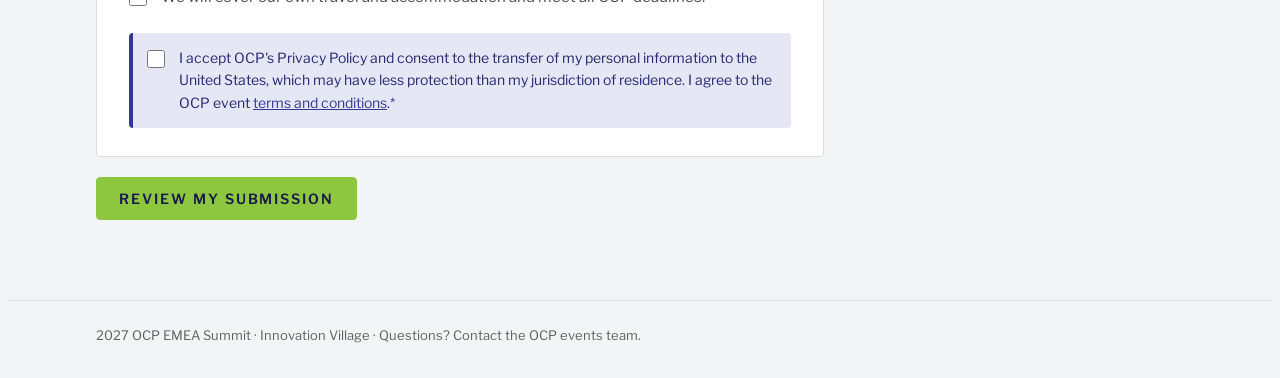
==== commit d8ce830a: "Private edit links: submitters update their own row until the deadline Receipts carry a signed ?edit" ====
--- a/forms/emea-2027-iv/index.html
+++ b/forms/emea-2027-iv/index.html
@@ -8,7 +8,7 @@
 <link rel="preconnect" href="https://fonts.googleapis.com">
 <link rel="preconnect" href="https://fonts.gstatic.com" crossorigin>
 <link rel="stylesheet" href="https://fonts.googleapis.com/css2?family=Libre+Franklin:wght@400;500;600;700;800&family=Open+Sans:wght@400;600&display=swap">
-<link rel="stylesheet" href="../../assets/form.css?v=2026110412412">
+<link rel="stylesheet" href="../../assets/form.css?v=2026110413053">
 </head>
 <body>
 <div class="logobar">
@@ -29,6 +29,7 @@
 
 <main class="wrap grid">
   <div>
+    <div class="preview editbar" id="editBar" role="status" hidden></div>
     <div class="preview" id="previewBar" hidden>
       <span>Preview mode: submissions from this page are not sent anywhere.</span>
       <button type="button" class="linkbtn" id="sampleBtn">Fill with a sample entry</button>
@@ -120,8 +121,8 @@
 
     <section class="step done" id="done" hidden>
       <div class="tick"><svg viewBox="0 0 24 24" aria-hidden="true"><path d="M5 12.5l4.5 4.5L19 7.5" fill="none" stroke="#19194D" stroke-width="2.6" stroke-linecap="round" stroke-linejoin="round"/></svg></div>
-      <h2 style="font-size:28px">Submission received</h2>
-      <p>Thanks, <span id="doneName"></span>. Your reference is <span class="ref" id="doneRef"></span>. A confirmation is on its way to <strong id="doneEmail"></strong>.</p>
+      <h2 style="font-size:28px" id="doneTitle">Submission received</h2>
+      <p>Thanks, <span id="doneName"></span>. Your reference is <span class="ref" id="doneRef"></span>. <span id="doneLead">A confirmation is on its way to</span> <strong id="doneEmail"></strong>.</p>
       <p class="hint" id="doneNotify"></p>
       <p class="demo-note" id="demoNote" hidden>Preview mode: nothing was sent. Once the page has a backend address, this step writes a row to the Summit's Google Sheet.</p>
       <div class="actions"><button type="button" class="btn ghost" id="againBtn">Start another submission</button></div>
@@ -145,7 +146,7 @@
 </main>
 
 <footer><div class="wrap" id="footer"></div></footer>
-<script src="config.js?v=2026110412412"></script>
-<script src="../../assets/form.js?v=2026110412412"></script>
+<script src="config.js?v=2026110413053"></script>
+<script src="../../assets/form.js?v=2026110413053"></script>
 </body>
 </html>
--- a/assets/form.css
+++ b/assets/form.css
@@ -144,3 +144,4 @@
 footer{border-top:1px solid var(--line);color:var(--muted);font-size:13px}
 footer .wrap{padding-block:24px}
 @media (prefers-reduced-motion:reduce){*{transition:none!important}}
+.preview.editbar{display:block;border-style:solid;border-left:4px solid var(--mark);background:var(--surface);color:var(--ink)}
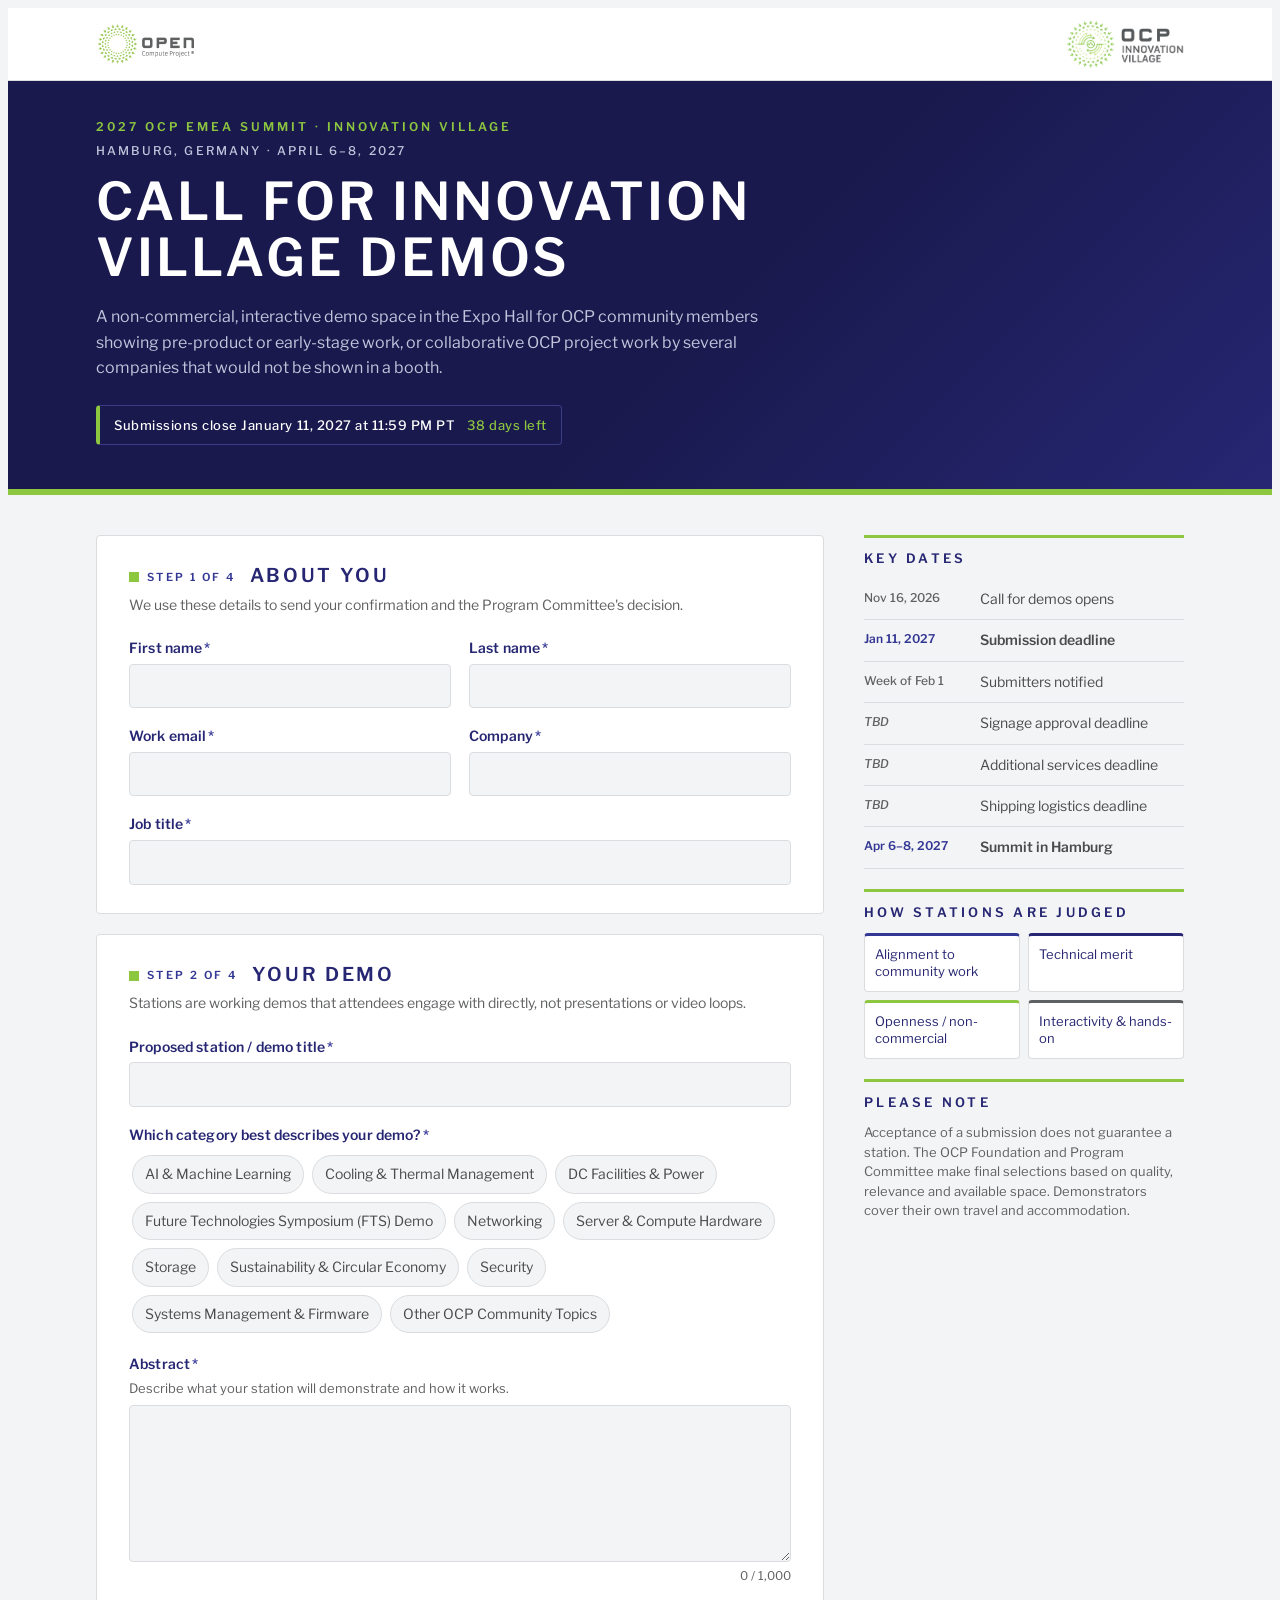
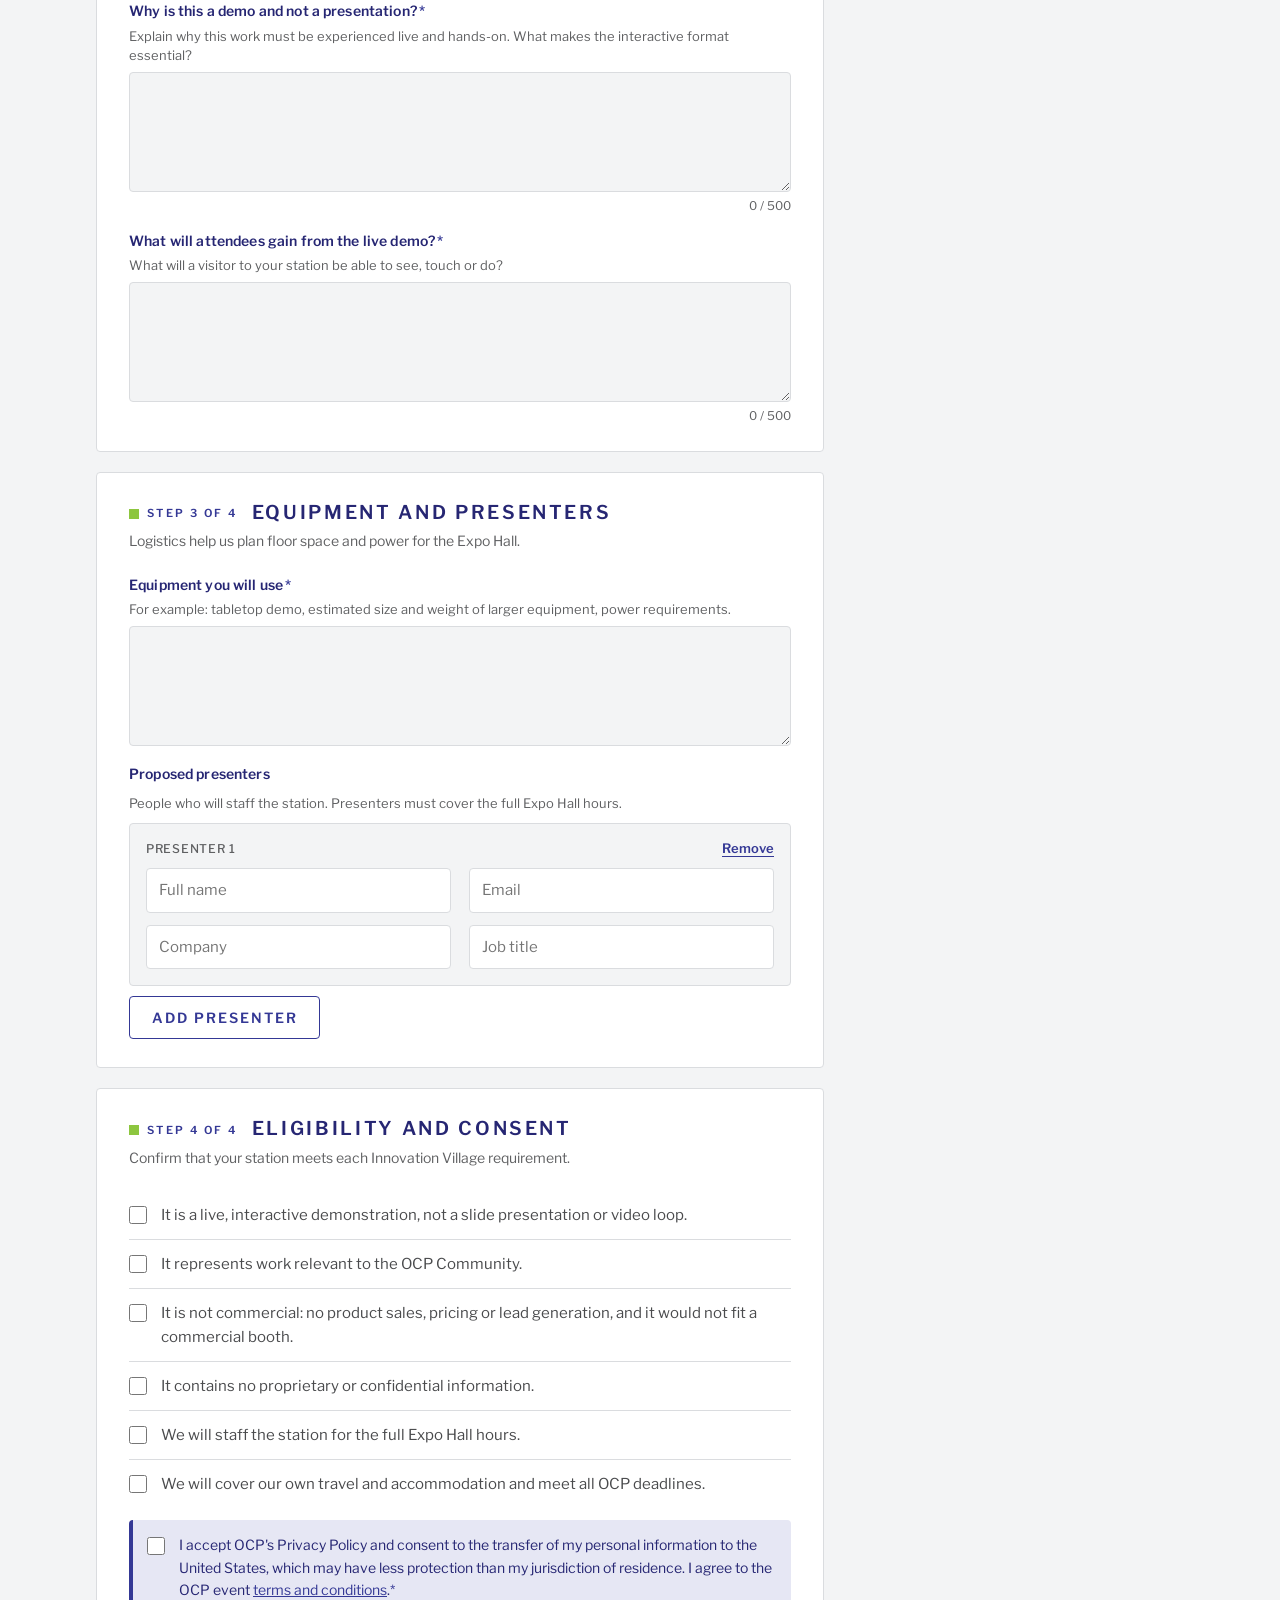
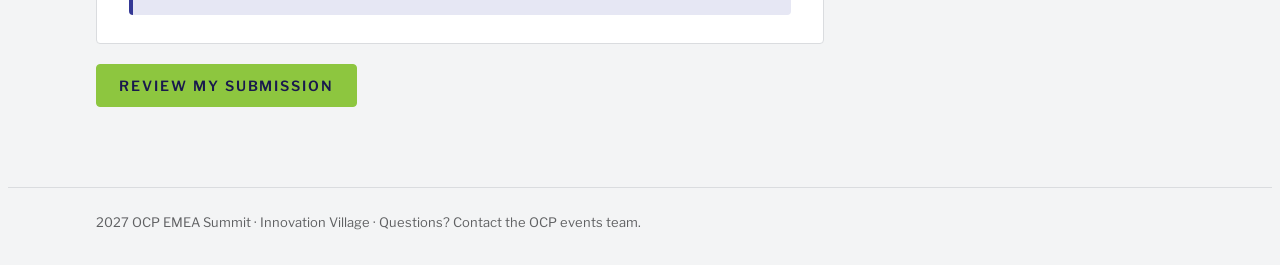
==== commit 0a000e29: "Make the hidden attribute win over .preview display rules The preview notice and edit banner showed " ====
--- a/forms/emea-2027-iv/index.html
+++ b/forms/emea-2027-iv/index.html
@@ -8,7 +8,7 @@
 <link rel="preconnect" href="https://fonts.googleapis.com">
 <link rel="preconnect" href="https://fonts.gstatic.com" crossorigin>
 <link rel="stylesheet" href="https://fonts.googleapis.com/css2?family=Libre+Franklin:wght@400;500;600;700;800&family=Open+Sans:wght@400;600&display=swap">
-<link rel="stylesheet" href="../../assets/form.css?v=2026110413053">
+<link rel="stylesheet" href="../../assets/form.css?v=2026110414014">
 </head>
 <body>
 <div class="logobar">
@@ -146,7 +146,7 @@
 </main>
 
 <footer><div class="wrap" id="footer"></div></footer>
-<script src="config.js?v=2026110413053"></script>
-<script src="../../assets/form.js?v=2026110413053"></script>
+<script src="config.js?v=2026110414014"></script>
+<script src="../../assets/form.js?v=2026110414014"></script>
 </body>
 </html>
--- a/assets/form.css
+++ b/assets/form.css
@@ -1,3 +1,4 @@
+[hidden]{display:none!important}
 /* Layout: dark summit band on top; form column + sticky "key dates & criteria" rail; stacks on phones.
    Brand tokens below are OCP-style placeholders: swap in official hex values and fonts. */
 /* Layout: deep-indigo summit band, form column + sticky rail; stacks on phones.
